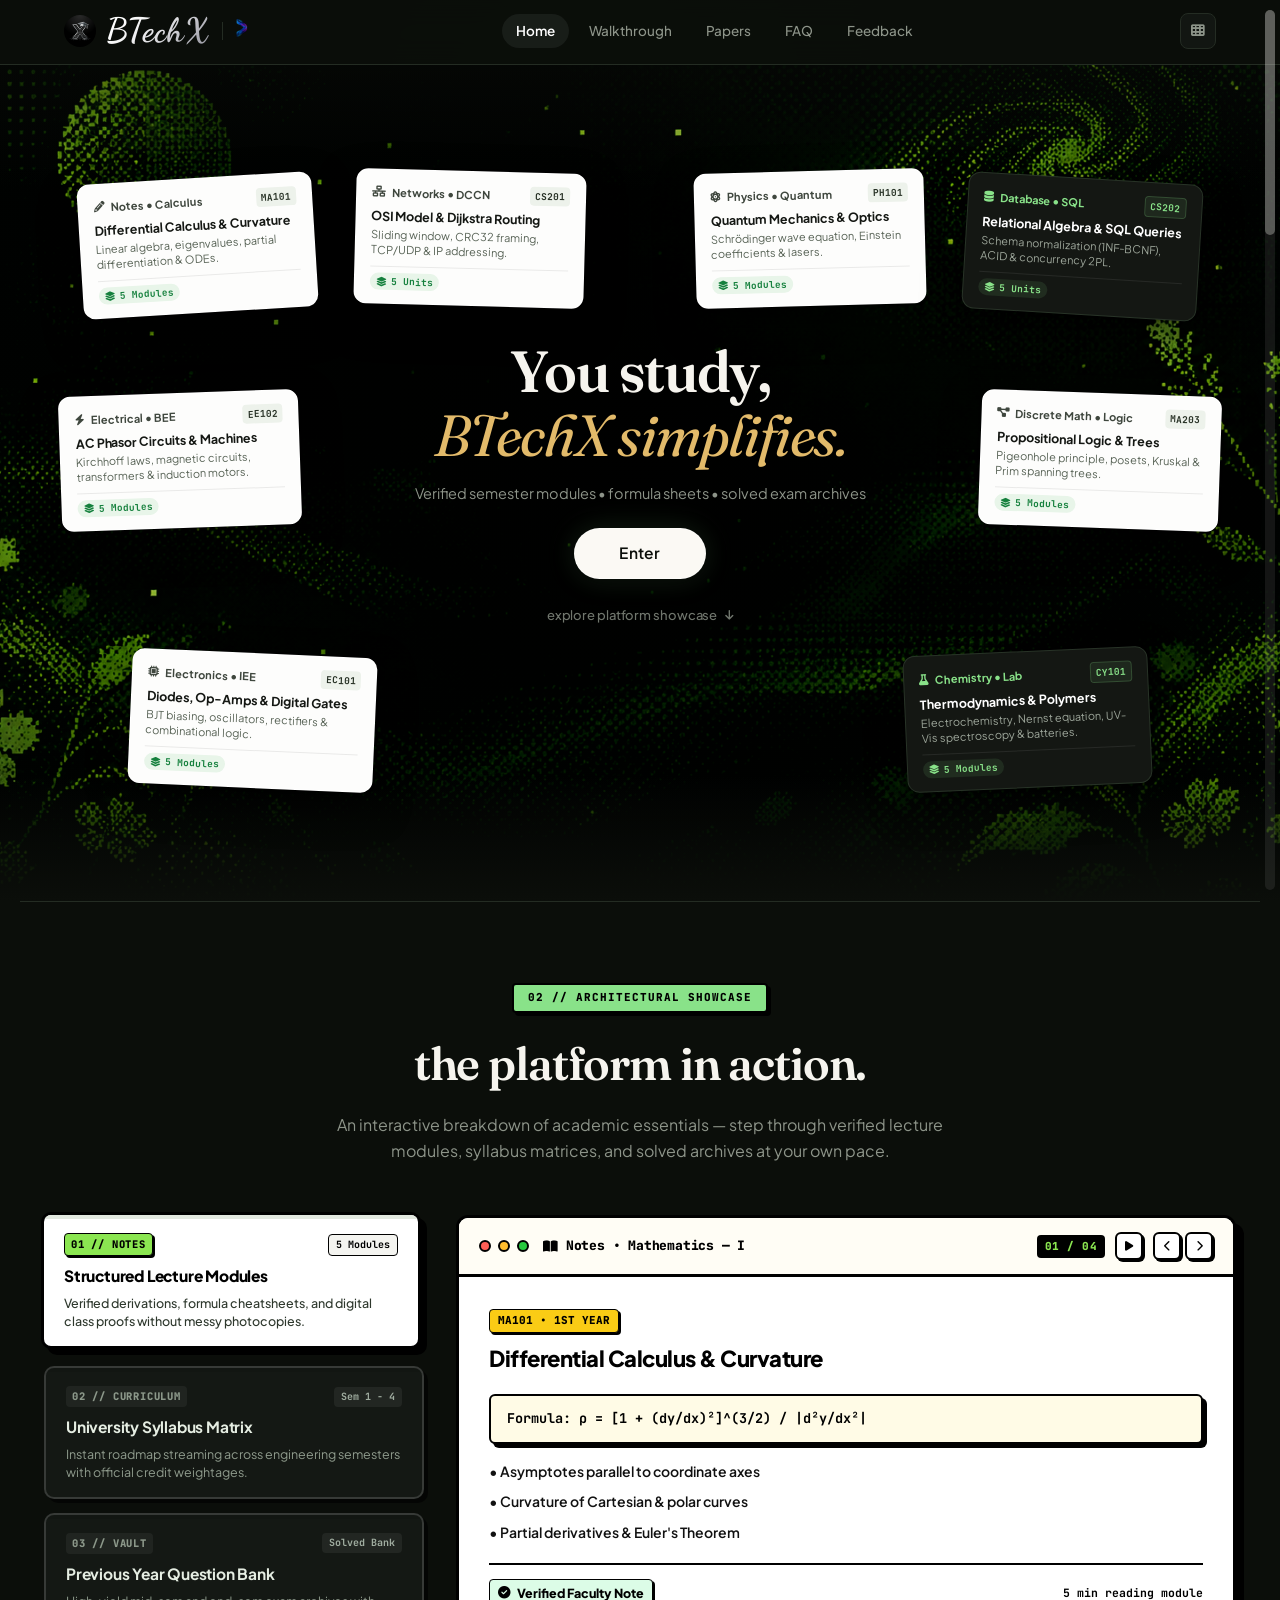
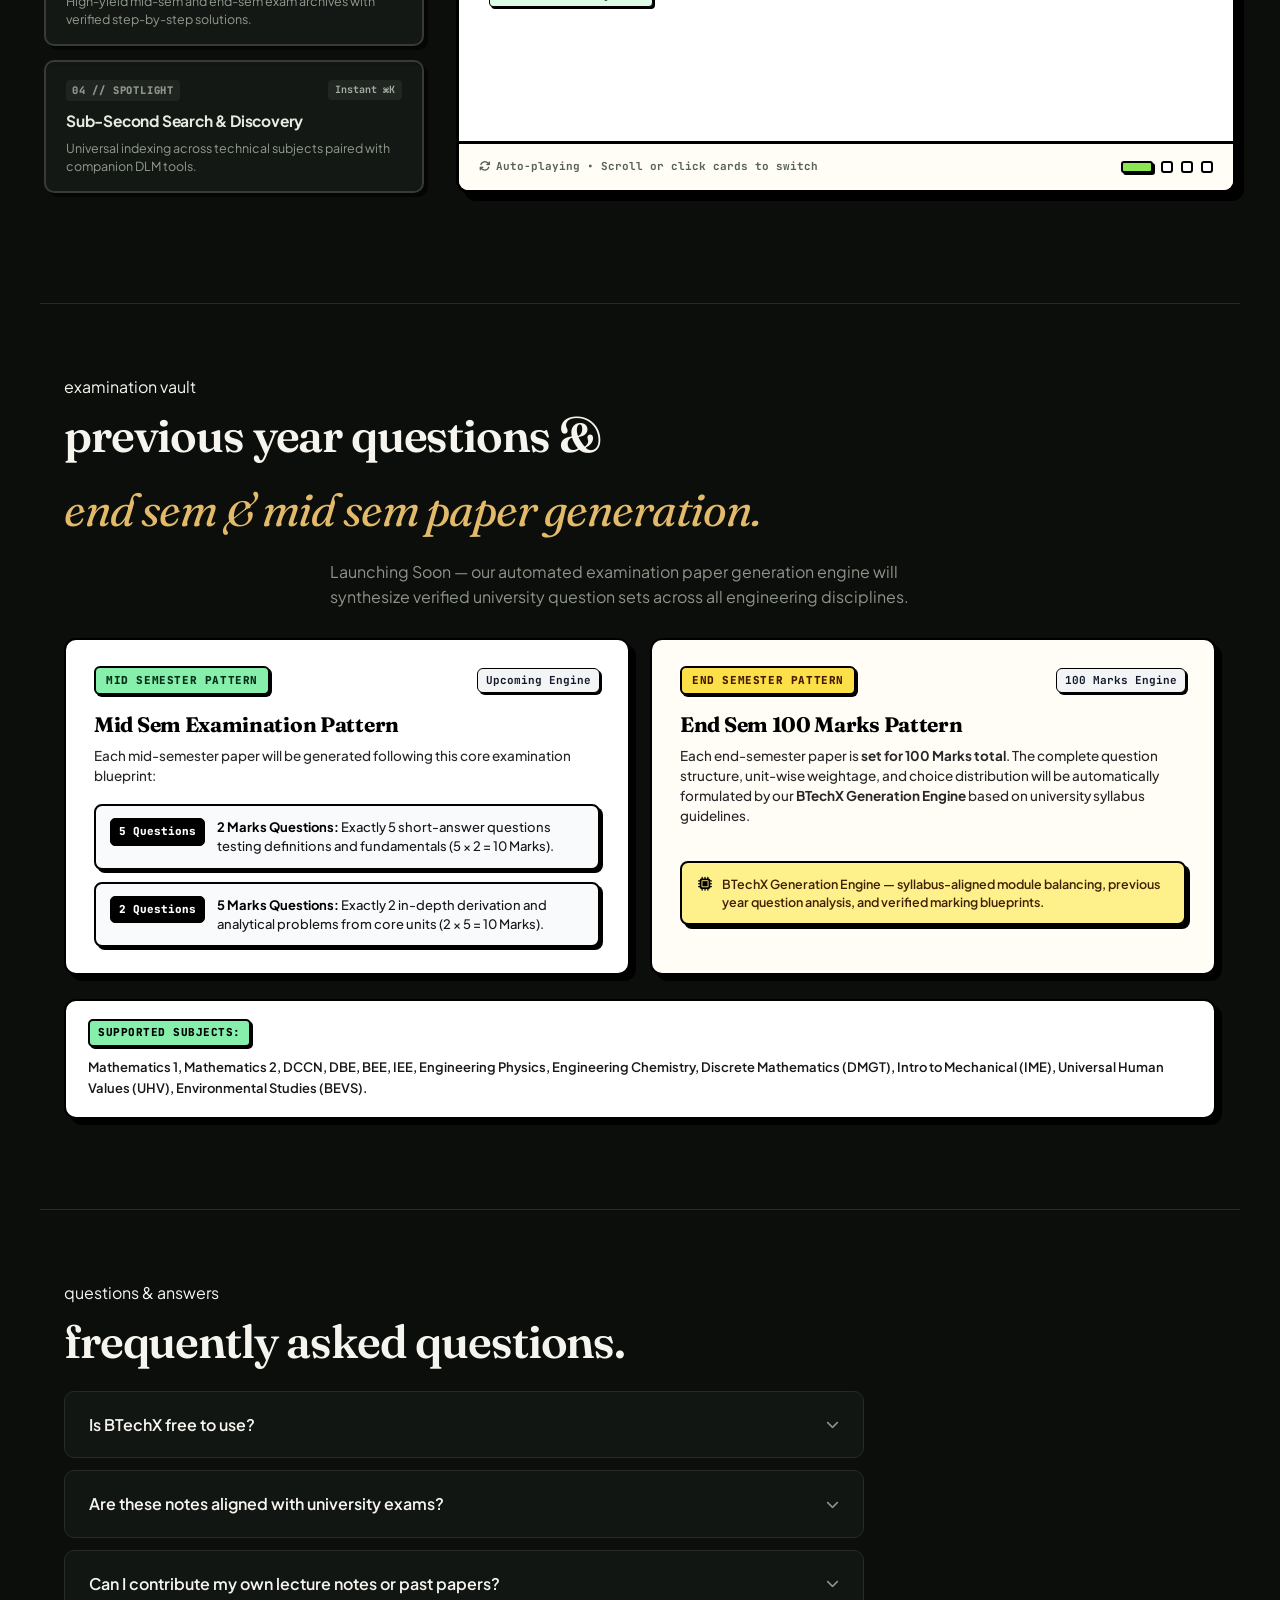
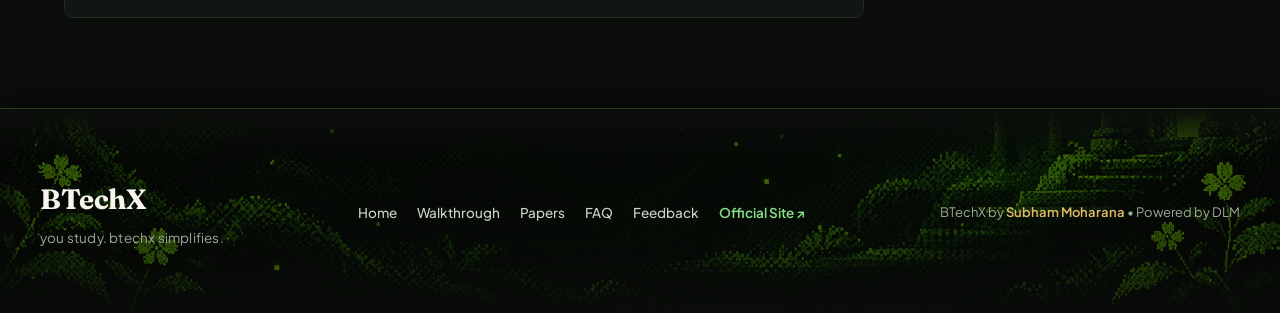
==== frontend/index.html @ 77c083cf "refactor: organize into frontend, backend, root main.py and vercel.json deployment config" ====
<!DOCTYPE html>
<html lang="en">

<head>
  <meta charset="UTF-8">
  <meta name="viewport" content="width=device-width, initial-scale=1.0">
  <title>BTechX — You study, BTechX simplifies.</title>
  <meta name="description" content="Free academic resources for B.Tech students. Verified engineering lecture notes, official syllabus matrices, and previous year exam questions.">
  <link rel="icon" type="image/png" href="logo.png?v=7">

  <!-- Typography -->
  <link rel="preconnect" href="https://fonts.googleapis.com">
  <link rel="preconnect" href="https://fonts.gstatic.com" crossorigin>
  <link href="https://fonts.googleapis.com/css2?family=Dancing+Script:wght@700&family=Fraunces:ital,opsz,wght@0,9..144,400;0,9..144,600;0,9..144,700;1,9..144,400&family=Plus+Jakarta+Sans:wght@400;500;600;700;800&family=JetBrains+Mono:wght@400;500;600&display=swap" rel="stylesheet">
  <link rel="stylesheet" href="https://cdnjs.cloudflare.com/ajax/libs/font-awesome/6.4.0/css/all.min.css">
  
  <link rel="stylesheet" href="landing.css">
</head>

<body>
  <!-- ══ Custom Interactive Floating Scrollbar ══ -->
  <div class="custom-scrollbar-track" id="customScrollTrack" aria-hidden="true">
    <div class="custom-scrollbar-thumb" id="customScrollThumb"></div>
  </div>

  <!-- Ambient Stage Aurora -->
  <div class="kivi-stage" aria-hidden="true">
    <div class="stage-aurora aurora-green"></div>
    <div class="stage-aurora aurora-gold"></div>
    <div class="stage-vignette"></div>
  </div>

  <!-- ══ 1. BTechX Signature Navigation Header ══ -->
  <header class="navbar-wrapper">
    <nav class="navbar-container">
      <div class="nav-left">
        <a href="#top" class="navbar-brand">
          <img src="logo.png" alt="BTechX Logo" class="brand-logo" onerror="this.src='images/btechx.png'">
          <span class="logo-text">BTechX</span>
        </a>
        <span class="nav-divider"></span>
        <a href="https://itsme-blush.vercel.app" target="_blank" class="dlm-badge" title="Powered by DLM">
          <img src="images/dlm.png" alt="DLM Logo">
        </a>
      </div>

      <!-- In-Page Smooth Scroll Links -->
      <div class="navbar-links">
        <a href="#top" class="nav-link active">Home</a>
        <a href="#interactive-tour" class="nav-link">Walkthrough</a>
        <a href="#papers" class="nav-link">Papers</a>
        <a href="#faq" class="nav-link">FAQ</a>
        <a href="feedback.html" class="nav-link">Feedback</a>
      </div>

      <div class="nav-right">
        <!-- DLM Apps 3x3 Button -->
        <button class="apps-launcher-btn" id="appsToggleBtn" title="DLM Apps" type="button">
          <i class="fas fa-th"></i>
        </button>

        <!-- Dropdown Menu -->
        <div class="apps-popover" id="appsPopover">
          <div class="popover-title">DLM Tooling Ecosystem</div>
          <div class="apps-grid">
            <a href="https://angkor-ai-dlm.vercel.app/" target="_blank" class="app-item">
              <img src="images/angkor.png" alt="Angkor AI" onerror="this.src='logo.png'">
              <span>Angkor AI</span>
            </a>
            <a href="https://meta-cleaner-dlm.vercel.app/" target="_blank" class="app-item">
              <img src="images/metacleaner.png" alt="MetaCleaner" onerror="this.src='logo.png'">
              <span>MetaCleaner</span>
            </a>
            <a href="https://k6dlm.vercel.app/" target="_blank" class="app-item">
              <img src="images/k6.png" alt="K6 Engine" onerror="this.src='logo.png'">
              <span>K6 Engine</span>
            </a>
            <div class="app-item" onclick="scrollToSection('papers')">
              <img src="images/paper.png" alt="Paper" onerror="this.src='logo.png'">
              <span>Paper</span>
            </div>
            <a href="http://btechx.infinityfreeapp.com/about.html" target="_blank" rel="noopener noreferrer" class="app-item">
              <div class="app-icon-badge purple"><i class="fas fa-user-astronaut"></i></div>
              <span>About &amp; Creator</span>
            </a>
          </div>
        </div>
      </div>
    </nav>

    <!-- Top Scroll Progress Line -->
    <div class="nav-progress-bar">
      <div class="progress-fill" id="scrollProgress"></div>
    </div>
  </header>

  <!-- ══ Main Independent Page ══ -->
  <main id="top">

    <!-- ══ Presentation Showcase Hero ══ -->
    <section class="kivi-collage-hero" id="overview">
      <!-- Atmospheric Botanical Moonscape Backdrop with Interactive Pixel Reveal -->
      <div class="hero-scenery-backdrop" aria-hidden="true">
        <img src="Dark Pixelated Botanical Moonscape.png" alt="Dark Pixelated Botanical Moonscape" class="hero-scenery-img">
        <canvas id="pixelReveal"></canvas>
        <div class="hero-scenery-gradient"></div>
      </div>

      <div class="collage-stage">
        <!-- Centered Core Title -->
        <div class="collage-center">
          <h1 class="collage-title">
            You study,<br>
            <span class="serif-italic">BTechX simplifies.</span>
          </h1>
          <p class="collage-sub">
            Verified semester modules &bull; formula sheets &bull; solved exam archives
          </p>
          <div class="enter-btn-wrapper">
            <a href="http://btechx.infinityfreeapp.com/" target="_blank" rel="noopener noreferrer" class="btn-enter" title="Enter BTechX">
              <span class="repel-char">E</span><span class="repel-char">n</span><span class="repel-char">t</span><span class="repel-char">e</span><span class="repel-char">r</span>
            </a>
          </div>

          <!-- Subtle scroll hint moved up directly below Enter -->
          <div class="scroll-hint-wrapper">
            <a href="#interactive-tour" class="collage-scroll-hint" title="Explore platform showcase">
              <span>explore platform showcase</span>
              <i class="fas fa-arrow-down"></i>
            </a>
          </div>
        </div>

        <!-- Floating Cards Cloud (Contained tightly within the stage, HeyKivi style) -->
        <div class="collage-cloud">
          <!-- 1. Mathematics — I (Light card) -->
          <div class="mini-card card-top-left card-light" data-tilt-item>
            <div class="mini-card-head">
              <span class="mini-app-badge"><i class="fas fa-pencil-alt"></i> Notes &bull; Calculus</span>
              <span class="mini-sub-code">MA101</span>
            </div>
            <div class="mini-card-body">
              <div class="module-card-headline">Differential Calculus &amp; Curvature</div>
              <p class="module-card-topics">Linear algebra, eigenvalues, partial differentiation &amp; ODEs.</p>
              <div class="module-card-meta">
                <span class="module-pill"><i class="fas fa-layer-group"></i> 5 Modules</span>
              </div>
            </div>
          </div>

          <!-- 2. Data Comm & Networks (Light card) -->
          <div class="mini-card card-top-mid-left card-light" data-tilt-item>
            <div class="mini-card-head">
              <span class="mini-app-badge"><i class="fas fa-network-wired"></i> Networks &bull; DCCN</span>
              <span class="mini-sub-code">CS201</span>
            </div>
            <div class="mini-card-body">
              <div class="module-card-headline">OSI Model &amp; Dijkstra Routing</div>
              <p class="module-card-topics">Sliding window, CRC32 framing, TCP/UDP &amp; IP addressing.</p>
              <div class="module-card-meta">
                <span class="module-pill"><i class="fas fa-layer-group"></i> 5 Units</span>
              </div>
            </div>
          </div>

          <!-- 3. Engineering Physics (Light card) -->
          <div class="mini-card card-top-mid-right card-light" data-tilt-item>
            <div class="mini-card-head">
              <span class="mini-app-badge"><i class="fas fa-atom"></i> Physics &bull; Quantum</span>
              <span class="mini-sub-code">PH101</span>
            </div>
            <div class="mini-card-body">
              <div class="module-card-headline">Quantum Mechanics &amp; Optics</div>
              <p class="module-card-topics">Schrödinger wave equation, Einstein coefficients &amp; lasers.</p>
              <div class="module-card-meta">
                <span class="module-pill"><i class="fas fa-layer-group"></i> 5 Modules</span>
              </div>
            </div>
          </div>

          <!-- 4. Database Engineering (Dark terminal card) -->
          <div class="mini-card card-top-right card-dark" data-tilt-item>
            <div class="mini-card-head">
              <span class="mini-app-badge"><i class="fas fa-database"></i> Database &bull; SQL</span>
              <span class="mini-sub-code">CS202</span>
            </div>
            <div class="mini-card-body">
              <div class="module-card-headline">Relational Algebra &amp; SQL Queries</div>
              <p class="module-card-topics">Schema normalization (1NF-BCNF), ACID &amp; concurrency 2PL.</p>
              <div class="module-card-meta">
                <span class="module-pill"><i class="fas fa-layer-group"></i> 5 Units</span>
              </div>
            </div>
          </div>

          <!-- 5. Basic Electrical Engineering (Light card) -->
          <div class="mini-card card-mid-left card-light" data-tilt-item>
            <div class="mini-card-head">
              <span class="mini-app-badge"><i class="fas fa-bolt"></i> Electrical &bull; BEE</span>
              <span class="mini-sub-code">EE102</span>
            </div>
            <div class="mini-card-body">
              <div class="module-card-headline">AC Phasor Circuits &amp; Machines</div>
              <p class="module-card-topics">Kirchhoff laws, magnetic circuits, transformers &amp; induction motors.</p>
              <div class="module-card-meta">
                <span class="module-pill"><i class="fas fa-layer-group"></i> 5 Modules</span>
              </div>
            </div>
          </div>

          <!-- 6. Discrete Mathematics (Light card) -->
          <div class="mini-card card-mid-right card-light" data-tilt-item>
            <div class="mini-card-head">
              <span class="mini-app-badge"><i class="fas fa-project-diagram"></i> Discrete Math &bull; Logic</span>
              <span class="mini-sub-code">MA203</span>
            </div>
            <div class="mini-card-body">
              <div class="module-card-headline">Propositional Logic &amp; Trees</div>
              <p class="module-card-topics">Pigeonhole principle, posets, Kruskal &amp; Prim spanning trees.</p>
              <div class="module-card-meta">
                <span class="module-pill"><i class="fas fa-layer-group"></i> 5 Modules</span>
              </div>
            </div>
          </div>

          <!-- 7. Intro to Electronics (Light card) -->
          <div class="mini-card card-bot-left card-light" data-tilt-item>
            <div class="mini-card-head">
              <span class="mini-app-badge"><i class="fas fa-microchip"></i> Electronics &bull; IEE</span>
              <span class="mini-sub-code">EC101</span>
            </div>
            <div class="mini-card-body">
              <div class="module-card-headline">Diodes, Op-Amps &amp; Digital Gates</div>
              <p class="module-card-topics">BJT biasing, oscillators, rectifiers &amp; combinational logic.</p>
              <div class="module-card-meta">
                <span class="module-pill"><i class="fas fa-layer-group"></i> 5 Modules</span>
              </div>
            </div>
          </div>

          <!-- 8. Engineering Chemistry (Dark terminal card) -->
          <div class="mini-card card-bot-right card-dark" data-tilt-item>
            <div class="mini-card-head">
              <span class="mini-app-badge"><i class="fas fa-flask"></i> Chemistry &bull; Lab</span>
              <span class="mini-sub-code">CY101</span>
            </div>
            <div class="mini-card-body">
              <div class="module-card-headline">Thermodynamics &amp; Polymers</div>
              <p class="module-card-topics">Electrochemistry, Nernst equation, UV-Vis spectroscopy &amp; batteries.</p>
              <div class="module-card-meta">
                <span class="module-pill"><i class="fas fa-layer-group"></i> 5 Modules</span>
              </div>
            </div>
          </div>
        </div>
      </div>
    </section>

    <!-- ══ 4. The Interactive Asymmetric Story Slideshow Showcase ══ -->
    <section class="story-scroll-section" id="interactive-tour">
      <div class="tour-header-center">
        <span class="section-label">02 // ARCHITECTURAL SHOWCASE</span>
        <h2 class="serif-section-title">the platform in action.</h2>
        <p class="section-lead-muted">An interactive breakdown of academic essentials &mdash; step through verified lecture modules, syllabus matrices, and solved archives at your own pace.</p>
      </div>

      <div class="asymmetric-slideshow-container" id="asymmetricTour">
        
        <!-- Left Column: Asymmetric Neo-Brutalist Selector Cards -->
        <div class="asymmetric-selector-col" id="asymmetricSelectorCol">
          
          <!-- Box 0: Notes -->
          <div class="asymmetric-box-card active" data-step="0" onclick="goToStorySlide(0)">
            <div class="box-progress-track">
              <div class="box-progress-fill" id="progressFill0"></div>
            </div>
            <div class="box-card-header">
              <span class="box-step-badge">01 // NOTES</span>
              <span class="box-tag-pill">5 Modules</span>
            </div>
            <h3 class="box-card-title">Structured Lecture Modules</h3>
            <p class="box-card-desc">Verified derivations, formula cheatsheets, and digital class proofs without messy photocopies.</p>
          </div>

          <!-- Box 1: Syllabus -->
          <div class="asymmetric-box-card" data-step="1" onclick="goToStorySlide(1)">
            <div class="box-progress-track">
              <div class="box-progress-fill" id="progressFill1"></div>
            </div>
            <div class="box-card-header">
              <span class="box-step-badge">02 // CURRICULUM</span>
              <span class="box-tag-pill">Sem 1 - 4</span>
            </div>
            <h3 class="box-card-title">University Syllabus Matrix</h3>
            <p class="box-card-desc">Instant roadmap streaming across engineering semesters with official credit weightages.</p>
          </div>

          <!-- Box 2: Exam Questions -->
          <div class="asymmetric-box-card" data-step="2" onclick="goToStorySlide(2)">
            <div class="box-progress-track">
              <div class="box-progress-fill" id="progressFill2"></div>
            </div>
            <div class="box-card-header">
              <span class="box-step-badge">03 // VAULT</span>
              <span class="box-tag-pill">Solved Bank</span>
            </div>
            <h3 class="box-card-title">Previous Year Question Bank</h3>
            <p class="box-card-desc">High-yield mid-sem and end-sem exam archives with verified step-by-step solutions.</p>
          </div>

          <!-- Box 3: Search Spotlight -->
          <div class="asymmetric-box-card" data-step="3" onclick="goToStorySlide(3)">
            <div class="box-progress-track">
              <div class="box-progress-fill" id="progressFill3"></div>
            </div>
            <div class="box-card-header">
              <span class="box-step-badge">04 // SPOTLIGHT</span>
              <span class="box-tag-pill">Instant ⌘K</span>
            </div>
            <h3 class="box-card-title">Sub-Second Search &amp; Discovery</h3>
            <p class="box-card-desc">Universal indexing across technical subjects paired with companion DLM tools.</p>
          </div>

        </div>

        <!-- Right Column: Asymmetric Showcase Stage (Simulated Window) -->
        <div class="asymmetric-stage-col">
          <div class="story-mac-window" id="storyMacWindow">
            
            <!-- Window Top Header with HUD controls -->
            <div class="mac-win-header">
              <div class="mac-win-dots">
                <span class="dot red"></span>
                <span class="dot yellow"></span>
                <span class="dot green"></span>
              </div>
              <div class="mac-win-title" id="macWinTitle">
                <i class="fas fa-book-open"></i> Notes &bull; Mathematics — I
              </div>
              
              <div class="slideshow-hud">
                <span class="hud-counter" id="slideCounter">01 / 04</span>
                <button type="button" class="hud-btn" id="slidePlayPauseBtn" title="Start Slideshow (Auto-advance)" aria-label="Toggle autoplay">
                  <i class="fas fa-play"></i>
                </button>
                <div class="hud-nav-group">
                  <button type="button" class="hud-nav-btn" id="slidePrevBtn" title="Previous slide" aria-label="Previous slide">
                    <i class="fas fa-chevron-left"></i>
                  </button>
                  <button type="button" class="hud-nav-btn" id="slideNextBtn" title="Next slide" aria-label="Next slide">
                    <i class="fas fa-chevron-right"></i>
                  </button>
                </div>
              </div>
            </div>

            <!-- Slide Canvas Viewport -->
            <div class="mac-win-canvas" id="macWinCanvas">
              
              <!-- Panel 0: Notes -->
              <div class="canvas-panel active" id="panelState0">
                <div class="mac-subject-header">
                  <span class="badge-accent">MA101 &bull; 1ST YEAR</span>
                  <h3>Differential Calculus &amp; Curvature</h3>
                </div>
                <div class="mac-notes-preview">
                  <div class="formula-block">
                    <b>Formula:</b> &rho; = [1 + (dy/dx)²]^(3/2) / |d²y/dx²|
                  </div>
                  <ul class="clean-bullets">
                    <li>&bull; Asymptotes parallel to coordinate axes</li>
                    <li>&bull; Curvature of Cartesian &amp; polar curves</li>
                    <li>&bull; Partial derivatives &amp; Euler's Theorem</li>
                  </ul>
                  <div class="mac-status-bar">
                    <span class="verified-tag"><i class="fas fa-check-circle"></i> Verified Faculty Note</span>
                    <span class="read-time">5 min reading module</span>
                  </div>
                </div>
              </div>

              <!-- Panel 1: Syllabus -->
              <div class="canvas-panel" id="panelState1">
                <div class="mac-subject-header">
                  <span class="badge-accent">SYLLABUS &bull; CSE &amp; ALL BRANCHES</span>
                  <h3>Complete University Syllabus Matrix</h3>
                </div>
                <div class="mac-syllabus-preview">
                  <div class="syl-row-item">
                    <span class="syl-tag">SEM 1</span>
                    <span class="syl-name">Calculus, Physics, BEE, Engineering Graphics</span>
                    <span class="syl-credits">22 Credits</span>
                  </div>
                  <div class="syl-row-item">
                    <span class="syl-tag">SEM 2</span>
                    <span class="syl-name">Mathematics II, Chemistry, IEE, Mechanics (IME)</span>
                    <span class="syl-credits">24 Credits</span>
                  </div>
                  <div class="syl-row-item">
                    <span class="syl-tag">SEM 3</span>
                    <span class="syl-name">DCCN, DBE, Discrete Math (DMGT), BEVS, UHV</span>
                    <span class="syl-credits">25 Credits</span>
                  </div>
                </div>
              </div>

              <!-- Panel 2: Exam Questions -->
              <div class="canvas-panel" id="panelState2">
                <div class="mac-subject-header">
                  <span class="badge-accent">EXAMINATION VAULT &bull; 2024</span>
                  <h3>Solved End-Semester Question Bank</h3>
                </div>
                <div class="mac-exam-preview">
                  <div class="exam-chat-bubble">
                    <span class="exam-q-num">Q.1 [10 Marks]</span>
                    <p>Find the rank of matrix A by reducing it to Normal Form [I_r 0; 0 0].</p>
                  </div>
                  <div class="exam-answer-box">
                    <span class="answer-badge"><i class="fas fa-check"></i> Step-by-Step Solution</span>
                    <p>Applying elementary row transformations R2 &rarr; R2 - 2R1, R3 &rarr; R3 - 3R1... <b style="color:#15803d;">Rank(A) = 3</b>.</p>
                  </div>
                </div>
              </div>

              <!-- Panel 3: Instant Search -->
              <div class="canvas-panel" id="panelState3">
                <div class="mac-subject-header">
                  <span class="badge-accent">SEARCH SPOTLIGHT &bull; ⌘K</span>
                  <h3>Instant Unit &amp; Topic Discovery</h3>
                </div>
                <div class="mac-search-preview">
                  <div class="mock-search-input">
                    <i class="fas fa-search"></i>
                    <span>Dijkstra Algorithm</span>
                  </div>
                  <div class="mock-search-hit">
                    <i class="fas fa-network-wired"></i>
                    <div>
                      <div style="font-weight:700; color:#000;">Shortest Path in Computer Networks</div>
                      <div style="font-size:12px; color:#444;">CS201 &bull; Unit 4: Network Layer Routing</div>
                    </div>
                  </div>
                  <div class="mock-search-hit">
                    <i class="fas fa-project-diagram"></i>
                    <div>
                      <div style="font-weight:700; color:#000;">Minimum Spanning Tree &amp; Shortest Path</div>
                      <div style="font-size:12px; color:#444;">MA203 &bull; Module 4: Trees and Networks</div>
                    </div>
                  </div>
                </div>
              </div>

            </div>

            <!-- Bottom Pagination & Status -->
            <div class="mac-win-nav">
              <span class="slideshow-status-hint">
                <i class="fas fa-arrows-rotate"></i> Auto-playing &bull; Scroll or click cards to switch
              </span>
              <div class="slide-dots-group">
                <button type="button" class="step-dot active" onclick="goToStorySlide(0)" aria-label="Slide 1"></button>
                <button type="button" class="step-dot" onclick="goToStorySlide(1)" aria-label="Slide 2"></button>
                <button type="button" class="step-dot" onclick="goToStorySlide(2)" aria-label="Slide 3"></button>
                <button type="button" class="step-dot" onclick="goToStorySlide(3)" aria-label="Slide 4"></button>
              </div>
            </div>

          </div>
        </div>

      </div>
    </section>


    <!-- ══ Previous Year Questions & Paper Generation (Anchor: #papers) ══ -->
    <section class="papers-section" id="papers">
      <div class="papers-header">
        <div class="section-label">examination vault</div>
        <h2 class="serif-section-title">
          previous year questions &amp;<br>
          <span class="serif-italic">end sem &amp; mid sem paper generation.</span>
        </h2>
        <p class="section-lead-muted">
          Launching Soon &mdash; our automated examination paper generation engine will synthesize verified university question sets across all engineering disciplines.
        </p>
      </div>

      <!-- Editorial Overview of How Papers Will Be Generated -->
      <div class="paper-blueprint-container">
        <!-- Mid Sem Card -->
        <div class="blueprint-card">
          <div class="blueprint-head">
            <span class="blueprint-tag">MID SEMESTER PATTERN</span>
            <span class="blueprint-status">Upcoming Engine</span>
          </div>
          <h3 class="blueprint-title">Mid Sem Examination Pattern</h3>
          <p class="blueprint-desc">
            Each mid-semester paper will be generated following this core examination blueprint:
          </p>
          <ul class="blueprint-list">
            <li>
              <span class="q-badge">5 Questions</span>
              <span class="q-text"><strong>2 Marks Questions:</strong> Exactly 5 short-answer questions testing definitions and fundamentals (5 &times; 2 = 10 Marks).</span>
            </li>
            <li>
              <span class="q-badge">2 Questions</span>
              <span class="q-text"><strong>5 Marks Questions:</strong> Exactly 2 in-depth derivation and analytical problems from core units (2 &times; 5 = 10 Marks).</span>
            </li>
          </ul>
        </div>

        <!-- End Sem Card -->
        <div class="blueprint-card highlight">
          <div class="blueprint-head">
            <span class="blueprint-tag gold">END SEMESTER PATTERN</span>
            <span class="blueprint-status">100 Marks Engine</span>
          </div>
          <h3 class="blueprint-title">End Sem 100 Marks Pattern</h3>
          <p class="blueprint-desc">
            Each end-semester paper is <strong>set for 100 Marks total</strong>. The complete question structure, unit-wise weightage, and choice distribution will be automatically formulated by our <strong>BTechX Generation Engine</strong> based on university syllabus guidelines.
          </p>
          <div class="blueprint-callout">
            <i class="fas fa-microchip"></i>
            <span>BTechX Generation Engine &mdash; syllabus-aligned module balancing, previous year question analysis, and verified marking blueprints.</span>
          </div>
        </div>
      </div>

      <!-- Supported Subjects Note (Pure Text) -->
      <div class="paper-subjects-note">
        <span class="note-label">Supported Subjects:</span>
        <span class="note-subjects">Mathematics 1, Mathematics 2, DCCN, DBE, BEE, IEE, Engineering Physics, Engineering Chemistry, Discrete Mathematics (DMGT), Intro to Mechanical (IME), Universal Human Values (UHV), Environmental Studies (BEVS).</span>
      </div>
    </section>

    <!-- ══ 8. In-Page FAQ Accordion (Anchor: #faq) ══ -->
    <section class="faq-section" id="faq">
      <div class="section-label">questions &amp; answers</div>
      <h2 class="serif-section-title">frequently asked questions.</h2>

      <div class="kivi-accordion">
        <div class="faq-item" onclick="toggleFaq(this)">
          <div class="faq-question">
            <span>Is BTechX free to use?</span>
            <i class="fas fa-chevron-down faq-chevron"></i>
          </div>
          <div class="faq-answer">
            <p>Yes, 100% free. There are no paywalls, mandatory accounts, or commercial advertisements. Every syllabus module and question paper is open to all engineering students.</p>
          </div>
        </div>

        <div class="faq-item" onclick="toggleFaq(this)">
          <div class="faq-question">
            <span>Are these notes aligned with university exams?</span>
            <i class="fas fa-chevron-down faq-chevron"></i>
          </div>
          <div class="faq-answer">
            <p>Yes. The units follow standard B.Tech university curriculum outlines (CGU, BPUT, VTU, AKTU) divided neatly into 5 discrete modules per subject with proofs, formulas, and diagrams.</p>
          </div>
        </div>

        <div class="faq-item" onclick="toggleFaq(this)">
          <div class="faq-question">
            <span>Can I contribute my own lecture notes or past papers?</span>
            <i class="fas fa-chevron-down faq-chevron"></i>
          </div>
          <div class="faq-answer">
            <p>Absolutely. You can submit digital PDF notes and semester question papers to help juniors and peer students across universities.</p>
          </div>
        </div>
      </div>
    </section>
  </main>

  <!-- ══ Minimal Footer with Scenic Pixel Temple ══ -->
  <footer class="kivi-footer">
    <!-- Scenic Mossy Temple Artwork Backdrop -->
    <div class="footer-scenery-backdrop" aria-hidden="true">
      <img src="Mossy Pixel Temple at Twilight.png" alt="Mossy Pixel Temple at Twilight" class="footer-scenery-img">
      <div class="footer-scenery-gradient"></div>
    </div>

    <div class="kivi-footer-inner">
      <div class="footer-left">
        <span class="footer-wordmark">BTechX</span>
        <p class="footer-tagline">you study. btechx simplifies.</p>
      </div>

      <div class="footer-nav">
        <a href="#top">Home</a>
        <a href="#interactive-tour">Walkthrough</a>
        <a href="#papers">Papers</a>
        <a href="#faq">FAQ</a>
        <a href="feedback.html">Feedback</a>
        <a href="http://btechx.infinityfreeapp.com/" target="_blank" rel="noopener noreferrer" style="color: var(--accent-green); font-weight: 600;">Official Site &nearr;</a>
      </div>

      <div class="footer-right">
        <p>BTechX by <span class="accent-author">Subham Moharana</span> &bull; Powered by DLM</p>
      </div>
    </div>
  </footer>

  <script src="landing.js"></script>
</body>

</html>
---- frontend/landing.css ----
/* ═════════════════════════════════════════════════════════════════
   BTechX: Free Academic Notes for Engineering
   Platform Tour & Independent Landing System
   ═════════════════════════════════════════════════════════════════ */

:root {
  --bg-obsidian: #0b0e0a;
  --bg-surface: #121612;
  --bg-surface-elevated: #181d18;
  --bg-surface-hover: #1f251f;
  
  --border-stone: #242c23;
  --border-stone-hover: #384536;
  
  --text-cream: #f6f4ee;
  --text-cream-dim: #ede8dc;
  --text-muted: #8d9489;
  --text-faint: #565d53;
  
  --accent-green: #89e289;
  --accent-gold: #e2ba6a;
  
  --font-serif: 'Fraunces', Georgia, serif;
  --font-sans: 'Plus Jakarta Sans', -apple-system, sans-serif;
  --font-mono: 'JetBrains Mono', monospace;
  --font-script: 'Dancing Script', cursive;
  
  --radius-xs: 6px;
  --radius-sm: 10px;
  --radius-md: 16px;
  --radius-lg: 24px;
}

* {
  margin: 0;
  padding: 0;
  box-sizing: border-box;
  -webkit-tap-highlight-color: transparent;
}

html {
  scroll-behavior: smooth;
  color-scheme: dark;
  scrollbar-width: none !important; /* Firefox */
  -ms-overflow-style: none !important; /* IE & Edge */
}

body {
  background-color: var(--bg-obsidian);
  color: var(--text-cream);
  font-family: var(--font-sans);
  line-height: 1.6;
  overflow-x: hidden;
  min-height: 100vh;
  scrollbar-width: none !important;
  -ms-overflow-style: none !important;
}

/* Hide native scrollbar for all webkit browsers (Chrome, Edge, Safari, Opera) */
html::-webkit-scrollbar,
body::-webkit-scrollbar {
  display: none !important;
  width: 0 !important;
  height: 0 !important;
}

/* ═════════════════════════════════════════════════════════════════
   Custom Interactive Floating Scrollbar (Replaces Browser Native)
   ═════════════════════════════════════════════════════════════════ */
.custom-scrollbar-track {
  position: fixed;
  top: 10px;
  right: 5px;
  bottom: 10px;
  width: 6px;
  background: rgba(255, 255, 255, 0.03);
  border-radius: 10px;
  z-index: 99999;
  cursor: pointer;
  transition: width 0.2s cubic-bezier(0.16, 1, 0.3, 1), background 0.2s ease, opacity 0.3s ease;
  opacity: 0.35;
  user-select: none;
}

.custom-scrollbar-track:hover,
.custom-scrollbar-track.is-dragging,
.custom-scrollbar-track.is-scrolling {
  width: 10px;
  background: rgba(255, 255, 255, 0.08);
  opacity: 1;
}

.custom-scrollbar-thumb {
  position: absolute;
  top: 0;
  left: 0;
  width: 100%;
  height: 60px;
  background: rgba(246, 244, 238, 0.3);
  border-radius: 10px;
  cursor: grab;
  transition: background 0.2s ease, box-shadow 0.2s ease;
  will-change: transform;
}

.custom-scrollbar-thumb:hover,
.custom-scrollbar-track.is-dragging .custom-scrollbar-thumb {
  background: var(--accent-green);
  box-shadow: 0 0 14px rgba(137, 226, 137, 0.7);
  cursor: grabbing;
}

/* Ambient Stage Aurora */
.kivi-stage {
  position: fixed;
  inset: 0;
  pointer-events: none;
  z-index: 0;
  overflow: hidden;
}

.stage-vignette {
  position: absolute;
  inset: 0;
  background: radial-gradient(circle at 50% 12%, rgba(11, 14, 10, 0) 0%, rgba(11, 14, 10, 0.95) 85%);
}

.stage-aurora {
  position: absolute;
  border-radius: 50%;
  filter: blur(140px);
  opacity: 0.16;
}

.aurora-green {
  width: 650px;
  height: 500px;
  background: radial-gradient(circle, #387638, transparent 70%);
  top: -120px;
  left: 20%;
}

.aurora-gold {
  width: 550px;
  height: 450px;
  background: radial-gradient(circle, #b8860b, transparent 70%);
  top: 15%;
  right: 10%;
}

/* ═════════════════════════════════════════════════════════════════
   1. BTechX Signature Header
   ═════════════════════════════════════════════════════════════════ */
.navbar-wrapper {
  position: sticky;
  top: 0;
  z-index: 990;
  background: rgba(11, 14, 10, 0.94);
  backdrop-filter: blur(14px);
  -webkit-backdrop-filter: blur(14px);
  border-bottom: 1px solid var(--border-stone);
}

.navbar-container {
  max-width: 1200px;
  margin: 0 auto;
  height: 62px;
  padding: 0 24px;
  display: flex;
  align-items: center;
  justify-content: space-between;
}

.nav-left {
  display: flex;
  align-items: center;
  gap: 12px;
}

.navbar-brand {
  display: flex;
  align-items: center;
  gap: 10px;
  text-decoration: none;
}

.brand-logo {
  width: 32px;
  height: 32px;
  border-radius: 50%;
  object-fit: cover;
}

.logo-text {
  font-family: var(--font-script);
  font-size: 2.1rem;
  font-weight: 700;
  background: linear-gradient(135deg, #ffffff 20%, #e4e4e7 50%, #a1a1aa 85%);
  -webkit-background-clip: text;
  -webkit-text-fill-color: transparent;
  letter-spacing: 1px;
}

.nav-divider {
  width: 1px;
  height: 18px;
  background: var(--border-stone);
}

.dlm-badge img {
  height: 20px;
  width: auto;
  opacity: 0.85;
}

.dlm-badge:hover img {
  opacity: 1;
}

.navbar-links {
  display: flex;
  align-items: center;
  gap: 6px;
}

.nav-link {
  color: var(--text-muted);
  text-decoration: none;
  font-size: 13.5px;
  font-weight: 500;
  padding: 6px 14px;
  border-radius: 20px;
  transition: all 0.2s ease;
}

.nav-link:hover {
  color: var(--text-cream);
  background: var(--bg-surface);
}

.nav-link.active {
  color: #fff;
  background: var(--bg-surface-elevated);
  font-weight: 600;
}

.nav-right {
  display: flex;
  align-items: center;
  gap: 12px;
  position: relative;
}

.nav-official-pill {
  display: inline-flex;
  align-items: center;
  gap: 7px;
  padding: 6px 14px;
  border-radius: 20px;
  background: rgba(137, 226, 137, 0.08);
  border: 1px solid rgba(137, 226, 137, 0.28);
  color: var(--accent-green);
  font-size: 12px;
  font-weight: 600;
  text-decoration: none;
  transition: all 0.2s ease;
}

.nav-official-pill:hover {
  background: rgba(137, 226, 137, 0.18);
  border-color: var(--accent-green);
  color: #ffffff;
  transform: translateY(-1px);
}

.official-dot {
  width: 6px;
  height: 6px;
  border-radius: 50%;
  background: var(--accent-green);
  box-shadow: 0 0 8px var(--accent-green);
}

.apps-launcher-btn {
  background: var(--bg-surface);
  border: 1px solid var(--border-stone);
  color: var(--text-muted);
  width: 36px;
  height: 36px;
  border-radius: 8px;
  display: flex;
  align-items: center;
  justify-content: center;
  cursor: pointer;
  transition: all 0.2s;
}

.apps-launcher-btn:hover {
  color: #fff;
  border-color: var(--accent-green);
}

/* DLM Popover */
.apps-popover {
  position: absolute;
  top: 48px;
  right: 0;
  width: 280px;
  background: #141814;
  border: 1px solid var(--border-stone);
  border-radius: var(--radius-sm);
  padding: 16px;
  box-shadow: 0 20px 40px rgba(0, 0, 0, 0.8);
  display: none;
  flex-direction: column;
  gap: 12px;
  z-index: 1000;
}

.apps-popover.active {
  display: flex;
}

.popover-title {
  font-size: 11px;
  font-weight: 700;
  text-transform: uppercase;
  letter-spacing: 1px;
  color: var(--text-faint);
}

.apps-grid {
  display: grid;
  grid-template-columns: repeat(3, 1fr);
  gap: 10px;
}

.app-item {
  display: flex;
  flex-direction: column;
  align-items: center;
  gap: 6px;
  padding: 10px 4px;
  border-radius: var(--radius-xs);
  background: var(--bg-surface);
  border: 1px solid transparent;
  cursor: pointer;
  text-decoration: none;
  transition: all 0.2s;
}

.app-item:hover {
  border-color: var(--border-stone);
  transform: translateY(-2px);
}

.app-item img {
  width: 26px;
  height: 26px;
  border-radius: 6px;
  object-fit: cover;
}

.app-item span {
  font-size: 11px;
  color: var(--text-muted);
  font-weight: 500;
}

.app-icon-badge {
  width: 26px;
  height: 26px;
  border-radius: 6px;
  background: var(--bg-surface-elevated);
  display: flex;
  align-items: center;
  justify-content: center;
  color: var(--accent-green);
  font-size: 12px;
}

.app-icon-badge.purple {
  color: #c084fc;
}

.nav-progress-bar {
  width: 100%;
  height: 2px;
  background: transparent;
}

.progress-fill {
  height: 100%;
  width: 0%;
  background: linear-gradient(90deg, var(--accent-green), var(--accent-gold));
  transition: width 0.1s ease-out;
}

/* ═════════════════════════════════════════════════════════════════
   2. The Original Signature BTechX Hero Section (Exactly restored)
   ═════════════════════════════════════════════════════════════════ */
.home-hero {
  padding: 60px 24px 40px;
  text-align: center;
  position: relative;
  z-index: 1;
}

.hero-container {
  max-width: 680px;
  margin: 0 auto;
}

.hero-title-box {
  display: inline-block;
  padding: 8px 22px;
  margin-bottom: 14px;
  background: rgba(255, 255, 255, 0.04);
  border: 1px solid rgba(255, 255, 255, 0.12);
  border-radius: 30px;
  box-shadow: 0 4px 15px rgba(0, 0, 0, 0.3);
}

.hero-title-box .hero-title {
  margin: 0;
  font-size: clamp(0.95rem, 1.8vw, 1.15rem);
  font-weight: 600;
  line-height: 1.3;
  letter-spacing: 0.2px;
  color: #f4f4f5;
}

.hero-subtitle {
  margin: 0 auto 22px;
  max-width: 620px;
  font-size: 13.5px;
  line-height: 1.6;
  color: var(--text-muted);
}

.hero-subtitle a {
  color: var(--accent-green);
  text-decoration: underline;
  cursor: pointer;
}

.hero-subtitle-tag {
  font-size: 11.5px;
  color: var(--text-faint);
  display: inline-block;
  margin-top: 4px;
}

/* Signature Hero Search Box */
.hero-search-box {
  position: relative;
  max-width: 540px;
  margin: 0 auto 24px;
}

.hero-search-box .search-icon {
  position: absolute;
  left: 18px;
  top: 50%;
  transform: translateY(-50%);
  color: #71717a;
  font-size: 15px;
  pointer-events: none;
}

.hero-search-box input {
  width: 100%;
  height: 50px;
  padding: 0 45px 0 48px;
  background: var(--bg-surface);
  border: 1.5px solid var(--border-stone);
  border-radius: 30px;
  color: #ffffff;
  font-size: 14.5px;
  font-family: inherit;
  outline: none;
  transition: all 0.25s ease;
  box-sizing: border-box;
}

.hero-search-box input:focus {
  background: var(--bg-surface-elevated);
  border-color: var(--accent-green);
  box-shadow: 0 0 20px rgba(137, 226, 137, 0.15);
}

.clear-search-btn {
  position: absolute;
  right: 14px;
  top: 50%;
  transform: translateY(-50%);
  width: 26px;
  height: 26px;
  border-radius: 50%;
  background: rgba(255, 255, 255, 0.1);
  border: none;
  color: #d4d4d8;
  cursor: pointer;
  display: none;
  align-items: center;
  justify-content: center;
  font-size: 12px;
}

.clear-search-btn:hover {
  background: rgba(255, 255, 255, 0.2);
  color: #fff;
}

/* Live Suggestions Dropdown */
.search-suggestions {
  position: absolute;
  top: calc(100% + 8px);
  left: 0;
  right: 0;
  background: #111511;
  border: 1.5px solid var(--border-stone);
  border-radius: var(--radius-md);
  box-shadow: 0 20px 45px rgba(0, 0, 0, 0.85);
  z-index: 1000;
  overflow: hidden;
  display: none;
  max-height: 380px;
  overflow-y: auto;
  text-align: left;
}

.search-suggestions.show {
  display: block;
}

.search-suggestion-item {
  display: flex;
  align-items: center;
  justify-content: space-between;
  padding: 12px 16px;
  border-bottom: 1px solid var(--border-stone);
  cursor: pointer;
  text-decoration: none;
  color: var(--text-cream);
  transition: background 0.15s ease;
}

.search-suggestion-item:hover {
  background: var(--bg-surface-elevated);
}

.search-item-left {
  display: flex;
  align-items: center;
  gap: 12px;
}

.search-item-icon {
  width: 32px;
  height: 32px;
  border-radius: 6px;
  background: var(--bg-surface);
  display: flex;
  align-items: center;
  justify-content: center;
  color: var(--accent-green);
  font-size: 13px;
}

.search-item-title {
  font-size: 14px;
  font-weight: 600;
  color: #fff;
}

.search-item-sub {
  font-size: 12px;
  color: var(--text-muted);
}

.search-item-badge {
  font-family: var(--font-mono);
  font-size: 11px;
  font-weight: 700;
  padding: 3px 8px;
  border-radius: 4px;
  background: var(--bg-surface);
  color: var(--accent-green);
}

/* Quick Pills */
.hero-quick-pills {
  display: flex;
  align-items: center;
  justify-content: center;
  gap: 8px;
  flex-wrap: wrap;
}

.quick-pill {
  background: var(--bg-surface);
  border: 1px solid var(--border-stone);
  color: var(--text-muted);
  font-family: inherit;
  font-size: 12.5px;
  font-weight: 600;
  padding: 6px 14px;
  border-radius: 20px;
  cursor: pointer;
  display: inline-flex;
  align-items: center;
  gap: 6px;
  transition: all 0.2s;
}

.quick-pill:hover, .quick-pill.active {
  color: #fff;
  border-color: var(--accent-green);
}

/* ═════════════════════════════════════════════════════════════════
   3. The Floating Collage Showcase (HeyKivi Inspired Stage)
   ═════════════════════════════════════════════════════════════════ */
.kivi-collage-hero {
  position: relative;
  display: flex;
  flex-direction: column;
  align-items: center;
  justify-content: center;
  width: 100%;
  min-height: calc(100vh - 64px);
  min-height: calc(100dvh - 64px);
  padding: 30px 24px;
  margin-top: 0;
  border-top: none;
  overflow: hidden;
  box-sizing: border-box;
}

/* Atmospheric Botanical Moonscape Artwork Backdrop */
.hero-scenery-backdrop {
  position: absolute;
  inset: 0;
  width: 100%;
  height: 100%;
  pointer-events: none;
  z-index: 1;
  overflow: hidden;
}

.hero-scenery-img {
  position: absolute;
  inset: 0;
  width: 100%;
  height: 100%;
  object-fit: cover;
  object-position: center 30%;
  opacity: 1;
  filter: contrast(1.1) brightness(1.05);
  user-select: none;
  pointer-events: none;
  transform: none !important;
  z-index: 1;
}

#pixelReveal {
  position: absolute;
  inset: 0;
  width: 100%;
  height: 100%;
  pointer-events: none;
  z-index: 2;
}

.hero-scenery-gradient {
  position: absolute;
  inset: 0;
  background: linear-gradient(to bottom, rgba(11, 14, 10, 0.4) 0%, transparent 15%, transparent 85%, #0b0e0a 100%);
  pointer-events: none;
  z-index: 3;
}

/* The Fixed Max-Width Stage containing all cards & center text together */
.collage-stage {
  position: relative;
  z-index: 10;
  width: 100%;
  max-width: 1160px;
  min-height: 620px;
  height: 640px;
  margin: auto;
  display: flex;
  align-items: center;
  justify-content: center;
}

.collage-center {
  position: relative;
  z-index: 10;
  text-align: center;
  max-width: 520px;
  margin: 0 auto;
  pointer-events: auto;
}

.hero-chip {
  display: inline-flex;
  align-items: center;
  gap: 8px;
  padding: 5px 14px;
  border-radius: 30px;
  background: var(--bg-surface);
  border: 1px solid var(--border-stone);
  color: var(--text-cream-dim);
  font-size: 11.5px;
  font-weight: 600;
  letter-spacing: 0.5px;
  text-transform: uppercase;
  margin-bottom: 16px;
}

.chip-dot {
  width: 6px;
  height: 6px;
  border-radius: 50%;
  background: var(--accent-green);
  box-shadow: 0 0 8px var(--accent-green);
}

.collage-title {
  font-family: var(--font-serif);
  font-size: clamp(38px, 4.8vw, 58px);
  font-weight: 600;
  line-height: 1.1;
  letter-spacing: -0.03em;
  color: var(--text-cream);
  margin-bottom: 14px;
}

.serif-italic {
  font-style: italic;
  font-weight: 400;
  color: var(--accent-gold);
}

.collage-sub {
  font-size: 14.5px;
  color: var(--text-muted);
  line-height: 1.55;
  margin-bottom: 0;
}

/* Minimalist Enter Button in Hero (Stable Button, Letter Repulsion) */
.enter-btn-wrapper {
  margin-top: 24px;
  display: flex;
  justify-content: center;
}

.btn-enter {
  display: inline-flex;
  align-items: center;
  justify-content: center;
  padding: 12px 44px;
  background: #fbf9f4;
  color: #0b0e0a;
  font-size: 15.5px;
  font-weight: 600;
  font-family: var(--font-sans);
  text-decoration: none;
  border-radius: 999px;
  border: 1px solid rgba(255, 255, 255, 0.5);
  box-shadow: 0 4px 20px rgba(0, 0, 0, 0.4), 0 0 30px rgba(137, 226, 137, 0.15);
  transition: background 0.25s ease, box-shadow 0.25s ease, border-color 0.25s ease, transform 0.2s ease;
  letter-spacing: 0.3px;
  user-select: none;
  cursor: pointer;
}

.btn-enter:hover {
  background: #ffffff;
  transform: translateY(-2px);
  box-shadow: 0 8px 30px rgba(0, 0, 0, 0.55), 0 0 35px rgba(137, 226, 137, 0.35);
}

.btn-enter:active {
  transform: translateY(0) scale(0.98);
}

/* Individual Repulsive Letters */
.repel-char {
  display: inline-block;
  will-change: transform;
  pointer-events: none;
  transform-origin: center center;
  transition: color 0.2s ease;
}

/* Scroll Hint directly below Enter button */
.scroll-hint-wrapper {
  margin-top: 26px;
  display: flex;
  justify-content: center;
}

.collage-scroll-hint {
  display: inline-flex;
  align-items: center;
  gap: 8px;
  font-size: 13px;
  font-weight: 500;
  color: var(--text-muted);
  text-decoration: none;
  opacity: 0.8;
  transition: all 0.2s ease;
  letter-spacing: -0.1px;
}

.collage-scroll-hint i {
  font-size: 11px;
  transition: transform 0.2s ease;
}

.collage-scroll-hint:hover {
  opacity: 1;
  color: var(--accent-gold);
  transform: translateY(2px);
}

.collage-scroll-hint:hover i {
  transform: translateY(2px);
}

/* Orbiting Scattered Mini Cards inside the Stage */
.collage-cloud {
  position: absolute;
  inset: 0;
  pointer-events: none;
  z-index: 2;
}

.mini-card {
  position: absolute;
  border-radius: 12px;
  padding: 13px 15px;
  width: 235px;
  box-shadow: 0 16px 36px rgba(0, 0, 0, 0.55), 0 1px 3px rgba(0, 0, 0, 0.3);
  pointer-events: auto;
  transform: translate(var(--tx, 0px), var(--ty, 0px)) rotate(var(--base-rot, 0deg));
  transition: transform 0.25s cubic-bezier(0.16, 1, 0.3, 1), box-shadow 0.3s ease, border-color 0.3s ease;
  user-select: none;
  cursor: default;
}

/* ── Light Cards (HeyKivi Style #1: Crisp Apple White with Dark Typography) ── */
.mini-card.card-light {
  background: #fdfdfc;
  color: #161915;
  border: 1px solid rgba(255, 255, 255, 0.85);
}

.mini-card.card-light .mini-app-badge {
  font-weight: 700;
  color: #3f473e;
  font-size: 11px;
}

.mini-card.card-light .mini-sub-code {
  font-family: var(--font-mono);
  font-size: 9.5px;
  font-weight: 700;
  background: #edf2eb;
  padding: 2px 5px;
  border-radius: 4px;
  color: #273125;
}

.mini-card.card-light .module-card-headline {
  font-size: 12.5px;
  font-weight: 700;
  color: #141713;
  margin-bottom: 3px;
  line-height: 1.35;
}

.mini-card.card-light .module-card-topics {
  font-size: 11px;
  color: #586356;
  line-height: 1.35;
  margin-bottom: 8px;
}

.mini-card.card-light .module-card-meta {
  border-top: 1px solid rgba(0, 0, 0, 0.08);
}

.mini-card.card-light .module-pill {
  color: #15803d;
  background: #e8f5e9;
}

.mini-card.card-light .module-action {
  color: #78716c;
}

.mini-card.card-light:hover {
  transform: translate(var(--tx, 0px), calc(var(--ty, 0px) - 6px)) rotate(var(--base-rot, 0deg)) scale(1.03) !important;
  box-shadow: 0 24px 50px rgba(0, 0, 0, 0.75), 0 0 20px rgba(255, 255, 255, 0.2);
  z-index: 25;
}

/* ── Dark Terminal/Code Cards (HeyKivi Style #2) ── */
.mini-card.card-dark {
  background: #141713;
  color: #f6f4ee;
  border: 1px solid #283327;
}

.mini-card.card-dark .mini-app-badge {
  font-weight: 700;
  color: var(--accent-green);
  font-size: 11px;
}

.mini-card.card-dark .mini-sub-code {
  font-family: var(--font-mono);
  font-size: 9.5px;
  font-weight: 700;
  background: #1e281d;
  padding: 2px 5px;
  border-radius: 4px;
  color: #89e289;
  border: 1px solid rgba(137, 226, 137, 0.2);
}

.mini-card.card-dark .module-card-headline {
  font-size: 12.5px;
  font-weight: 700;
  color: #ffffff;
  margin-bottom: 3px;
  line-height: 1.35;
}

.mini-card.card-dark .module-card-topics {
  font-size: 11px;
  color: #9da69a;
  line-height: 1.35;
  margin-bottom: 8px;
}

.mini-card.card-dark .module-card-meta {
  border-top: 1px solid rgba(255, 255, 255, 0.08);
}

.mini-card.card-dark .module-pill {
  color: #89e289;
  background: rgba(137, 226, 137, 0.1);
}

.mini-card.card-dark .module-action {
  color: var(--accent-gold);
}

.mini-card.card-dark:hover {
  transform: translate(var(--tx, 0px), calc(var(--ty, 0px) - 6px)) rotate(var(--base-rot, 0deg)) scale(1.03) !important;
  border-color: var(--accent-green);
  box-shadow: 0 24px 50px rgba(0, 0, 0, 0.8), 0 0 25px rgba(137, 226, 137, 0.18);
  z-index: 25;
}

.mini-card-head {
  display: flex;
  align-items: center;
  justify-content: space-between;
  margin-bottom: 6px;
  font-size: 11.5px;
}

.mini-app-badge {
  display: flex;
  align-items: center;
  gap: 6px;
}

.mini-card-body {
  font-size: 12px;
  line-height: 1.4;
}

.module-card-meta {
  display: flex;
  align-items: center;
  justify-content: space-between;
  padding-top: 6px;
}

.module-pill {
  font-family: var(--font-mono);
  font-size: 9.5px;
  font-weight: 700;
  padding: 2px 6px;
  border-radius: 10px;
  display: inline-flex;
  align-items: center;
  gap: 4px;
}

.module-action {
  font-family: var(--font-mono);
  font-size: 10px;
  font-weight: 600;
  text-transform: uppercase;
  letter-spacing: 0.5px;
}

/* ══ Organic Elliptical Orbit Placement (Inside 1160px Stage) ══ */
.card-top-left       { top: 15px; left: 20px; width: 235px; --base-rot: -3.5deg; }
.card-top-mid-left   { top: 8px; left: 295px; width: 230px; --base-rot: 1.5deg; }
.card-top-mid-right  { top: 8px; right: 295px; width: 230px; --base-rot: -1.5deg; }
.card-top-right      { top: 15px; right: 20px; width: 235px; --base-rot: 3.5deg; }

.card-mid-left       { top: 230px; left: 0px; width: 240px; --base-rot: -2deg; }
.card-mid-right      { top: 230px; right: 0px; width: 240px; --base-rot: 2deg; }

.card-bot-left       { bottom: 15px; left: 70px; width: 245px; --base-rot: 2.5deg; }
.card-bot-right      { bottom: 15px; right: 70px; width: 245px; --base-rot: -2.5deg; }

@media (max-width: 1160px) {
  .kivi-collage-hero {
    min-height: auto;
    padding: 60px 20px 80px;
  }
  .collage-stage {
    min-height: auto;
    height: auto;
    flex-direction: column;
  }
  .collage-cloud {
    position: static;
    display: grid;
    grid-template-columns: repeat(auto-fit, minmax(250px, 1fr));
    gap: 16px;
    margin-top: 36px;
    width: 100%;
    max-width: 900px;
  }
  .mini-card {
    position: static !important;
    transform: none !important;
    width: 100% !important;
  }
}

/* ═════════════════════════════════════════════════════════════════
   4. Asymmetric Interactive Slideshow Showcase (Neo-Brutalist UI)
   ═════════════════════════════════════════════════════════════════ */
.story-scroll-section {
  padding: 80px 24px 110px;
  border-top: 1px solid var(--border-stone);
  max-width: 1240px;
  margin: 0 auto;
}

.tour-header-center {
  text-align: center;
  max-width: 700px;
  margin: 0 auto 52px;
}

.tour-header-center .section-label {
  display: inline-flex;
  align-items: center;
  gap: 6px;
  background: var(--accent-green);
  color: #000000;
  border: 2px solid #000000;
  box-shadow: 3px 3px 0px #000000;
  padding: 4px 14px;
  border-radius: 4px;
  font-family: var(--font-mono);
  font-size: 11px;
  font-weight: 800;
  letter-spacing: 1px;
  text-transform: uppercase;
  margin-bottom: 14px;
}

.serif-section-title {
  font-family: var(--font-serif);
  font-size: clamp(30px, 4.2vw, 46px);
  font-weight: 600;
  letter-spacing: -0.025em;
  color: var(--text-cream);
  margin-bottom: 12px;
}

.section-lead-muted {
  font-size: 16px;
  color: var(--text-muted);
  max-width: 620px;
  margin: 0 auto 20px;
  line-height: 1.6;
}

/* ── Asymmetric Layout Grid (Side Selector Cards + Main Stage) ── */
.asymmetric-slideshow-container {
  display: flex;
  align-items: stretch;
  gap: 32px;
  position: relative;
  margin-top: 20px;
}

/* Left Column: Asymmetric Neo-Brutalist Selector Cards */
.asymmetric-selector-col {
  flex: 0 0 380px;
  display: flex;
  flex-direction: column;
  gap: 14px;
  justify-content: space-between;
}

.asymmetric-box-card {
  position: relative;
  background: #141814;
  border: 2.5px solid rgba(255, 255, 255, 0.15);
  box-shadow: 4px 4px 0px rgba(0, 0, 0, 0.6);
  border-radius: 10px;
  padding: 18px 20px 16px;
  cursor: pointer;
  transition: all 0.22s cubic-bezier(0.16, 1, 0.3, 1);
  user-select: none;
  overflow: hidden;
}

.asymmetric-box-card:hover {
  border-color: rgba(139, 230, 81, 0.5);
  transform: translate(-2px, -2px);
  box-shadow: 6px 6px 0px rgba(0, 0, 0, 0.8);
}

/* Active Neo-Brutalist White Card */
.asymmetric-box-card.active {
  background: #ffffff;
  border: 3px solid #000000;
  box-shadow: 6px 6px 0px #000000;
  transform: translate(-3px, -3px);
}

.asymmetric-box-card.active:hover {
  transform: translate(-4px, -4px);
  box-shadow: 8px 8px 0px #000000;
}

/* Live Auto-Advance Progress Bar on Active Card */
.box-progress-track {
  position: absolute;
  top: 0;
  left: 0;
  right: 0;
  height: 4px;
  background: rgba(0, 0, 0, 0.08);
}

.box-progress-fill {
  height: 100%;
  width: 0%;
  background: var(--accent-green);
  transition: width 0.05s linear;
}

.asymmetric-box-card.active .box-progress-track {
  background: #e2e8df;
}

.asymmetric-box-card.active .box-progress-fill {
  background: #16a34a;
}

.box-card-header {
  display: flex;
  align-items: center;
  justify-content: space-between;
  margin-bottom: 8px;
}

.box-step-badge {
  font-family: var(--font-mono);
  font-size: 10.5px;
  font-weight: 800;
  letter-spacing: 0.8px;
  color: #8c988a;
  padding: 2px 6px;
  border-radius: 4px;
  background: rgba(255, 255, 255, 0.05);
}

.asymmetric-box-card.active .box-step-badge {
  background: #8be651;
  color: #000000;
  border: 1.5px solid #000000;
  box-shadow: 2px 2px 0px #000000;
}

.box-tag-pill {
  font-family: var(--font-mono);
  font-size: 10px;
  font-weight: 700;
  color: #a0ada0;
  background: rgba(255, 255, 255, 0.06);
  padding: 2px 7px;
  border-radius: 4px;
}

.asymmetric-box-card.active .box-tag-pill {
  color: #000000;
  background: #f4f4f0;
  border: 1px solid #000000;
}

.box-card-title {
  font-family: var(--font-sans);
  font-size: 15.5px;
  font-weight: 700;
  color: #e5ede2;
  margin-bottom: 5px;
  letter-spacing: -0.2px;
}

.asymmetric-box-card.active .box-card-title {
  color: #000000;
  font-weight: 800;
}

.box-card-desc {
  font-size: 12.5px;
  color: #8f9b8d;
  line-height: 1.45;
  margin: 0;
}

.asymmetric-box-card.active .box-card-desc {
  color: #2e382d;
  font-weight: 500;
}

/* Right Column: Asymmetric Showcase Stage (Simulated Window) */
.asymmetric-stage-col {
  flex: 1;
  min-width: 0;
  display: flex;
}

/* ── Neo-Brutalist Simulated App Window ── */
.story-mac-window {
  width: 100%;
  display: flex;
  flex-direction: column;
  background: #ffffff;
  color: #000000;
  border-radius: 12px;
  border: 3px solid #000000;
  box-shadow: 8px 8px 0px #000000;
  overflow: hidden;
  transition: transform 0.2s cubic-bezier(0.16, 1, 0.3, 1), box-shadow 0.2s cubic-bezier(0.16, 1, 0.3, 1);
}

.story-mac-window:hover {
  transform: translate(-2px, -2px);
  box-shadow: 10px 10px 0px #000000;
}

.mac-win-header {
  background: #fffdf5;
  border-bottom: 3px solid #000000;
  padding: 14px 20px;
  display: flex;
  align-items: center;
  justify-content: space-between;
  gap: 14px;
}

.mac-win-dots {
  display: flex;
  align-items: center;
  gap: 7px;
}

.dot {
  width: 12px;
  height: 12px;
  border-radius: 50%;
  border: 2px solid #000000;
}
.dot.red { background: #ff5f56; }
.dot.yellow { background: #ffbd2e; }
.dot.green { background: #27c93f; }

.mac-win-title {
  font-family: var(--font-mono);
  font-size: 13px;
  font-weight: 800;
  color: #000000;
  display: flex;
  align-items: center;
  gap: 8px;
  letter-spacing: -0.2px;
  flex: 1;
  overflow: hidden;
  text-overflow: ellipsis;
  white-space: nowrap;
}

.mac-win-title i {
  color: #000000;
}

/* Slideshow HUD Controls (Top Right of Mac Window) */
.slideshow-hud {
  display: flex;
  align-items: center;
  gap: 10px;
  flex-shrink: 0;
}

.hud-counter {
  font-family: var(--font-mono);
  font-size: 11px;
  font-weight: 800;
  background: #000000;
  color: #8be651;
  padding: 3px 8px;
  border-radius: 4px;
  letter-spacing: 0.5px;
}

.hud-btn {
  background: #ffffff;
  border: 2px solid #000000;
  box-shadow: 2px 2px 0px #000000;
  width: 28px;
  height: 28px;
  border-radius: 6px;
  display: flex;
  align-items: center;
  justify-content: center;
  cursor: pointer;
  font-size: 11px;
  color: #000000;
  transition: transform 0.1s ease, box-shadow 0.1s ease;
}

.hud-btn:hover {
  background: #facc15;
  transform: translate(-1px, -1px);
  box-shadow: 3px 3px 0px #000000;
}

.hud-nav-group {
  display: flex;
  align-items: center;
  gap: 4px;
}

.hud-nav-btn {
  background: #ffffff;
  border: 2px solid #000000;
  box-shadow: 2px 2px 0px #000000;
  width: 28px;
  height: 28px;
  border-radius: 6px;
  display: flex;
  align-items: center;
  justify-content: center;
  cursor: pointer;
  font-size: 11px;
  color: #000000;
  transition: transform 0.1s ease, box-shadow 0.1s ease;
}

.hud-nav-btn:hover {
  background: #8be651;
  transform: translate(-1px, -1px);
  box-shadow: 3px 3px 0px #000000;
}

.hud-nav-btn:active, .hud-btn:active {
  transform: translate(1px, 1px);
  box-shadow: 1px 1px 0px #000000;
}

.mac-win-canvas {
  padding: 28px 30px;
  min-height: 310px;
  background: #ffffff;
  color: #000000;
  flex: 1;
}

.canvas-panel {
  display: none;
  animation: panelSlide 0.28s cubic-bezier(0.16, 1, 0.3, 1);
}

.canvas-panel.active {
  display: block;
}

@keyframes panelSlide {
  from { opacity: 0; transform: translateX(12px); }
  to { opacity: 1; transform: translateX(0); }
}

.mac-subject-header {
  margin-bottom: 18px;
}

.badge-accent {
  font-family: var(--font-mono);
  font-size: 11px;
  font-weight: 800;
  color: #000000;
  background: #facc15;
  border: 1.5px solid #000000;
  box-shadow: 2px 2px 0px #000000;
  padding: 2px 8px;
  border-radius: 4px;
  text-transform: uppercase;
  margin-bottom: 8px;
  display: inline-block;
}

.mac-subject-header h3 {
  font-size: 22px;
  font-weight: 800;
  color: #000000;
  letter-spacing: -0.5px;
}

.formula-block {
  background: #fffbe6;
  border: 2.5px solid #000000;
  box-shadow: 4px 4px 0px #000000;
  padding: 12px 16px;
  border-radius: 6px;
  font-family: var(--font-mono);
  font-size: 13.5px;
  color: #000000;
  margin-bottom: 16px;
  font-weight: 700;
}

.clean-bullets {
  list-style: none;
  display: flex;
  flex-direction: column;
  gap: 8px;
  font-size: 14px;
  color: #111111;
  font-weight: 600;
  margin-bottom: 20px;
}

.mac-status-bar {
  display: flex;
  align-items: center;
  justify-content: space-between;
  border-top: 2px solid #000000;
  padding-top: 14px;
  font-size: 12.5px;
}

.verified-tag {
  color: #000000;
  font-weight: 800;
  display: flex;
  align-items: center;
  gap: 6px;
  background: #dcfce7;
  border: 1.5px solid #000000;
  box-shadow: 2px 2px 0px #000000;
  padding: 3px 8px;
  border-radius: 4px;
}

.read-time {
  color: #000000;
  font-family: var(--font-mono);
  font-weight: 700;
  font-size: 11.5px;
}

/* State 1: Syllabus Rows */
.syl-row-item {
  display: flex;
  align-items: center;
  justify-content: space-between;
  padding: 12px 14px;
  background: #ffffff;
  border: 2px solid #000000;
  box-shadow: 3px 3px 0px #000000;
  border-radius: 6px;
  margin-bottom: 10px;
  font-size: 13px;
  transition: transform 0.15s ease;
}

.syl-row-item:hover {
  transform: translate(-1px, -1px);
  box-shadow: 4px 4px 0px #000000;
}

.syl-tag {
  font-family: var(--font-mono);
  font-weight: 800;
  color: #000000;
  background: #facc15;
  border: 1.5px solid #000000;
  padding: 2px 7px;
  border-radius: 4px;
  font-size: 11px;
}

.syl-name {
  font-weight: 700;
  color: #000000;
}

.syl-credits {
  font-family: var(--font-mono);
  font-size: 11px;
  font-weight: 800;
  color: #000000;
  background: #f4f4f0;
  border: 1px solid #000000;
  padding: 2px 6px;
  border-radius: 4px;
}

/* State 2: Exam Question Bubble */
.exam-chat-bubble {
  background: #ffffff;
  border: 2.5px solid #000000;
  box-shadow: 4px 4px 0px #000000;
  border-radius: 8px;
  padding: 14px 16px;
  margin-bottom: 14px;
  color: #000000;
}

.exam-q-num {
  font-family: var(--font-mono);
  font-size: 11.5px;
  font-weight: 800;
  color: #000000;
  background: #fed7aa;
  border: 1.5px solid #000000;
  display: inline-block;
  padding: 2px 8px;
  border-radius: 4px;
  margin-bottom: 6px;
}

.exam-chat-bubble p {
  color: #000000;
  font-weight: 700;
  font-size: 13.5px;
  line-height: 1.45;
}

.exam-answer-box {
  background: #f0fdf4;
  border: 2.5px solid #000000;
  box-shadow: 4px 4px 0px #000000;
  padding: 14px 16px;
  border-radius: 8px;
  font-size: 13.5px;
  color: #000000;
}

.answer-badge {
  font-size: 11.5px;
  font-weight: 800;
  color: #000000;
  background: #8be651;
  border: 1.5px solid #000000;
  display: inline-block;
  padding: 2px 8px;
  border-radius: 4px;
  margin-bottom: 6px;
}

.exam-answer-box p {
  color: #111111;
  font-weight: 600;
}

.exam-answer-box b {
  color: #15803d !important;
  font-weight: 800;
}

/* State 3: Search Preview */
.mock-search-input {
  display: flex;
  align-items: center;
  gap: 10px;
  background: #ffffff;
  border: 2.5px solid #000000;
  box-shadow: 4px 4px 0px #000000;
  padding: 12px 16px;
  border-radius: 6px;
  font-size: 13.5px;
  color: #000000;
  font-weight: 700;
  font-family: var(--font-mono);
  margin-bottom: 14px;
}

.mock-search-input i {
  color: #000000;
}

.mock-search-hit {
  display: flex;
  align-items: center;
  gap: 12px;
  background: #ffffff;
  color: #000000;
  border: 2px solid #000000;
  box-shadow: 3px 3px 0px #000000;
  padding: 12px 14px;
  border-radius: 6px;
  margin-bottom: 10px;
  transition: transform 0.15s ease;
}

.mock-search-hit:hover {
  transform: translate(-1px, -1px);
  box-shadow: 4px 4px 0px #000000;
}

.mock-search-hit i {
  color: #000000;
  background: #facc15;
  border: 1.5px solid #000000;
  padding: 8px;
  border-radius: 4px;
  font-size: 14px;
}

.mock-search-hit div div:first-child {
  font-weight: 800 !important;
  color: #000000 !important;
  font-size: 13.5px;
}

.mock-search-hit div div:last-child {
  font-size: 11.5px !important;
  color: #444444 !important;
  font-family: var(--font-mono);
  font-weight: 600;
}

/* Bottom Pagination & Hint */
.mac-win-nav {
  display: flex;
  align-items: center;
  justify-content: space-between;
  gap: 14px;
  padding: 14px 20px;
  background: #fffdf5;
  border-top: 3px solid #000000;
}

.slideshow-status-hint {
  font-family: var(--font-mono);
  font-size: 11px;
  font-weight: 700;
  color: #556253;
  display: flex;
  align-items: center;
  gap: 6px;
}

.slide-dots-group {
  display: flex;
  align-items: center;
  gap: 8px;
}

.step-dot {
  width: 12px;
  height: 12px;
  border-radius: 3px;
  background: #ffffff;
  border: 2px solid #000000;
  cursor: pointer;
  transition: all 0.18s cubic-bezier(0.16, 1, 0.3, 1);
}

.step-dot:hover {
  background: #facc15;
}

.step-dot.active {
  width: 32px;
  background: #8be651;
  box-shadow: 2px 2px 0px #000000;
}

/* Responsive Asymmetric Breakdown */
@media (max-width: 960px) {
  .asymmetric-slideshow-container {
    flex-direction: column-reverse;
  }
  .asymmetric-selector-col {
    flex: none;
    width: 100%;
    display: grid;
    grid-template-columns: repeat(auto-fit, minmax(240px, 1fr));
    gap: 12px;
  }
}

/* ═════════════════════════════════════════════════════════════════
   5. Subject Catalog Grid (#subjects)
   ═════════════════════════════════════════════════════════════════ */
.catalog-section {
  padding: 70px 24px 90px;
  border-top: 1px solid var(--border-stone);
  max-width: 1200px;
  margin: 0 auto;
}

.section-head-split {
  display: flex;
  align-items: flex-end;
  justify-content: space-between;
  margin-bottom: 32px;
  flex-wrap: wrap;
  gap: 20px;
}

.kivi-tabs {
  display: inline-flex;
  background: var(--bg-surface);
  border: 1px solid var(--border-stone);
  padding: 4px;
  border-radius: 24px;
  gap: 4px;
}

.kivi-tab {
  background: transparent;
  border: none;
  color: var(--text-muted);
  font-family: inherit;
  font-size: 13px;
  font-weight: 600;
  padding: 7px 18px;
  border-radius: 20px;
  cursor: pointer;
  transition: all 0.2s;
}

.kivi-tab:hover {
  color: var(--text-cream);
}

.kivi-tab.active {
  background: var(--bg-surface-elevated);
  color: var(--accent-green);
  box-shadow: 0 2px 6px rgba(0, 0, 0, 0.4);
}

.year-group {
  display: none;
}

.year-group.active {
  display: block;
}

.kivi-cards-grid {
  display: grid;
  grid-template-columns: repeat(auto-fill, minmax(320px, 1fr));
  gap: 20px;
}

.kivi-subject-card {
  background: var(--bg-surface);
  border: 1px solid var(--border-stone);
  border-radius: var(--radius-md);
  padding: 26px;
  display: flex;
  flex-direction: column;
  justify-content: space-between;
  cursor: pointer;
  transition: all 0.2s ease;
}

.kivi-subject-card:hover {
  border-color: var(--accent-green);
  transform: translateY(-3px);
  background: var(--bg-surface-hover);
}

.kivi-card-head {
  display: flex;
  align-items: center;
  justify-content: space-between;
  margin-bottom: 16px;
}

.kivi-card-icon {
  width: 40px;
  height: 40px;
  border-radius: var(--radius-xs);
  background: var(--bg-surface-elevated);
  display: flex;
  align-items: center;
  justify-content: center;
  color: var(--accent-green);
  font-size: 16px;
}

.kivi-code-pill {
  font-family: var(--font-mono);
  font-size: 12px;
  font-weight: 600;
  padding: 3px 8px;
  border-radius: 4px;
  background: var(--bg-surface-elevated);
  color: var(--text-muted);
  border: 1px solid var(--border-stone);
}

.kivi-card-title {
  font-size: 17px;
  font-weight: 700;
  color: var(--text-cream);
  margin-bottom: 8px;
}

.kivi-card-desc {
  font-size: 13px;
  color: var(--text-muted);
  line-height: 1.5;
  margin-bottom: 22px;
}

.kivi-card-foot {
  display: flex;
  align-items: center;
  justify-content: space-between;
  border-top: 1px solid var(--border-stone);
  padding-top: 14px;
}

.kivi-module-count {
  font-size: 12px;
  color: var(--text-faint);
  display: flex;
  align-items: center;
  gap: 6px;
}

.kivi-arrow {
  font-size: 13px;
  color: var(--accent-green);
  transition: transform 0.2s;
}

.kivi-subject-card:hover .kivi-arrow {
  transform: translateX(4px);
}

.kivi-empty-panel {
  text-align: center;
  padding: 60px 20px;
  background: var(--bg-surface);
  border: 1px solid var(--border-stone);
  border-radius: var(--radius-md);
}

.empty-icon {
  font-size: 32px;
  color: var(--accent-gold);
  margin-bottom: 12px;
  display: inline-block;
}

.kivi-empty-panel h3 {
  font-family: var(--font-serif);
  font-size: 20px;
  color: var(--text-cream);
  margin-bottom: 8px;
}

.kivi-empty-panel p {
  color: var(--text-muted);
  font-size: 14px;
}

/* ═════════════════════════════════════════════════════════════════
   6. Syllabus Section (#syllabus)
   ═════════════════════════════════════════════════════════════════ */
.syllabus-section {
  padding: 70px 24px 90px;
  border-top: 1px solid var(--border-stone);
  max-width: 1200px;
  margin: 0 auto;
}

.syllabus-grid {
  display: grid;
  grid-template-columns: 1fr 1fr;
  gap: 24px;
}

.syllabus-card {
  background: var(--bg-surface);
  border: 1px solid var(--border-stone);
  border-radius: var(--radius-md);
  padding: 32px 28px;
  display: flex;
  flex-direction: column;
  gap: 16px;
  transition: border-color 0.2s, transform 0.2s;
}

.syllabus-card:hover {
  border-color: var(--border-stone-hover);
  transform: translateY(-2px);
}

.syl-card-head {
  display: flex;
  align-items: center;
  justify-content: space-between;
}

.syl-year-pill {
  font-family: var(--font-mono);
  font-size: 11px;
  font-weight: 700;
  text-transform: uppercase;
  color: var(--accent-green);
}

.syl-code {
  font-size: 12px;
  color: var(--text-faint);
  background: var(--bg-surface-elevated);
  padding: 3px 8px;
  border-radius: 4px;
}

.syl-card-title {
  font-family: var(--font-serif);
  font-size: 24px;
  font-weight: 600;
  color: var(--text-cream);
}

.syl-card-desc {
  font-size: 14px;
  color: var(--text-muted);
  line-height: 1.6;
}

.syl-topics-list {
  display: flex;
  flex-direction: column;
  gap: 8px;
  margin-top: 6px;
}

.topic-chip {
  background: var(--bg-surface-elevated);
  border: 1px solid var(--border-stone);
  padding: 10px 14px;
  border-radius: var(--radius-xs);
  font-size: 13px;
  color: var(--text-cream-dim);
}

/* ═════════════════════════════════════════════════════════════════
   7. Previous Year Questions & Paper Generation (#papers)
   ═════════════════════════════════════════════════════════════════ */
.papers-section {
  padding: 70px 24px 90px;
  border-top: 1px solid var(--border-stone);
  max-width: 1200px;
  margin: 0 auto;
}

.papers-header {
  margin-bottom: 28px;
}

/* Blueprint Editorial Cards Container */
.paper-blueprint-container {
  display: grid;
  grid-template-columns: 1fr 1fr;
  gap: 20px;
  margin-bottom: 24px;
}

/* ── Neo-Brutalism White Cards for Examination Blueprints ── */
.blueprint-card {
  background: #ffffff;
  border: 2.5px solid #000000;
  border-radius: 12px;
  padding: 26px 28px;
  display: flex;
  flex-direction: column;
  box-shadow: 6px 6px 0px #000000;
  transition: transform 0.18s cubic-bezier(0.16, 1, 0.3, 1), box-shadow 0.18s cubic-bezier(0.16, 1, 0.3, 1);
  position: relative;
}

.blueprint-card:hover {
  transform: translate(-3px, -3px);
  box-shadow: 9px 9px 0px #000000;
}

.blueprint-card:active {
  transform: translate(2px, 2px);
  box-shadow: 3px 3px 0px #000000;
}

.blueprint-card.highlight {
  background: #fffdf5;
  border-color: #000000;
  box-shadow: 6px 6px 0px #000000;
}

.blueprint-card.highlight:hover {
  transform: translate(-3px, -3px);
  box-shadow: 9px 9px 0px #000000;
}

.blueprint-head {
  display: flex;
  align-items: center;
  justify-content: space-between;
  margin-bottom: 16px;
  gap: 10px;
}

.blueprint-tag {
  font-family: var(--font-mono);
  font-size: 11px;
  font-weight: 800;
  text-transform: uppercase;
  color: #052e16;
  background: #86efac;
  border: 2px solid #000000;
  box-shadow: 2px 2px 0px #000000;
  padding: 4px 10px;
  border-radius: 6px;
  letter-spacing: 0.6px;
}

.blueprint-tag.gold {
  color: #451a03;
  background: #fde047;
  border-color: #000000;
  box-shadow: 2px 2px 0px #000000;
}

.blueprint-status {
  font-family: var(--font-mono);
  font-size: 11px;
  font-weight: 700;
  color: #111827;
  background: #f3f4f6;
  border: 1.5px solid #000000;
  box-shadow: 2px 2px 0px #000000;
  padding: 3px 8px;
  border-radius: 6px;
}

.blueprint-title {
  font-family: var(--font-serif);
  font-size: 21px;
  font-weight: 700;
  color: #000000;
  margin-bottom: 8px;
  letter-spacing: -0.3px;
  line-height: 1.25;
}

.blueprint-desc {
  font-size: 13.5px;
  color: #27272a;
  line-height: 1.5;
  margin-bottom: 18px;
  font-weight: 500;
}

.blueprint-list {
  list-style: none;
  padding: 0;
  margin: 0;
  display: flex;
  flex-direction: column;
  gap: 12px;
}

.blueprint-list li {
  display: flex;
  align-items: flex-start;
  gap: 12px;
  padding: 12px 14px;
  background: #f8fafc;
  border: 2px solid #000000;
  border-radius: 8px;
  box-shadow: 3px 3px 0px #000000;
  transition: transform 0.15s ease;
}

.blueprint-list li:hover {
  transform: translate(-1px, -1px);
  box-shadow: 4px 4px 0px #000000;
}

.q-badge {
  font-family: var(--font-mono);
  font-size: 11px;
  font-weight: 800;
  color: #ffffff;
  background: #000000;
  border: 1.5px solid #000000;
  padding: 4px 8px;
  border-radius: 5px;
  white-space: nowrap;
}

.q-text {
  font-size: 13px;
  color: #18181b;
  line-height: 1.45;
  font-weight: 500;
}

.q-text strong {
  color: #000000;
  font-weight: 700;
}

.blueprint-callout {
  display: flex;
  align-items: flex-start;
  gap: 10px;
  margin-top: 16px;
  padding: 12px 16px;
  background: #fef08a;
  border: 2px solid #000000;
  box-shadow: 4px 4px 0px #000000;
  border-radius: 8px;
  font-size: 12.5px;
  color: #422006;
  line-height: 1.45;
  font-weight: 600;
}

.blueprint-callout i {
  font-size: 14px;
  color: #000000;
  margin-top: 2px;
}

/* Paper Subjects Note (Neo-Brutalist White Banner) */
.paper-subjects-note {
  padding: 18px 22px;
  background: #ffffff;
  border: 2.5px solid #000000;
  box-shadow: 6px 6px 0px #000000;
  border-radius: 12px;
  display: flex;
  flex-wrap: wrap;
  gap: 10px;
  align-items: baseline;
  font-size: 13px;
  line-height: 1.6;
}

.note-label {
  font-family: var(--font-mono);
  font-weight: 800;
  color: #000000;
  background: #86efac;
  border: 2px solid #000000;
  box-shadow: 2px 2px 0px #000000;
  padding: 3px 8px;
  border-radius: 5px;
  text-transform: uppercase;
  font-size: 11px;
  letter-spacing: 0.5px;
}

.note-subjects {
  color: #18181b;
  font-weight: 600;
}

@media (max-width: 820px) {
  .paper-blueprint-container {
    grid-template-columns: 1fr;
  }
}

/* ═════════════════════════════════════════════════════════════════
   8. FAQ Section (#faq)
   ═════════════════════════════════════════════════════════════════ */
.faq-section {
  padding: 70px 24px 90px;
  border-top: 1px solid var(--border-stone);
  max-width: 1200px;
  margin: 0 auto;
}

.kivi-accordion {
  display: flex;
  flex-direction: column;
  gap: 12px;
  max-width: 800px;
}

.faq-item {
  background: var(--bg-surface);
  border: 1px solid var(--border-stone);
  border-radius: var(--radius-sm);
  padding: 20px 24px;
  cursor: pointer;
  transition: border-color 0.2s;
}

.faq-item:hover {
  border-color: var(--border-stone-hover);
}

.faq-question {
  display: flex;
  align-items: center;
  justify-content: space-between;
  font-size: 16px;
  font-weight: 600;
  color: var(--text-cream);
}

.faq-chevron {
  font-size: 13px;
  color: var(--text-muted);
  transition: transform 0.2s;
}

.faq-item.open .faq-chevron {
  transform: rotate(180deg);
  color: var(--accent-green);
}

.faq-answer {
  display: none;
  margin-top: 14px;
  font-size: 14px;
  color: var(--text-muted);
  line-height: 1.6;
  border-top: 1px solid var(--border-stone);
  padding-top: 14px;
}

.faq-item.open .faq-answer {
  display: block;
}

/* ── In-Page Modals ── */
.kivi-modal-backdrop {
  position: fixed;
  inset: 0;
  background: rgba(8, 11, 8, 0.88);
  display: none;
  align-items: center;
  justify-content: center;
  padding: 20px;
  z-index: 2000;
}

.kivi-modal-backdrop.active {
  display: flex;
  animation: modalFade 0.2s cubic-bezier(0.16, 1, 0.3, 1);
}

@keyframes modalFade {
  from { opacity: 0; transform: scale(0.97); }
  to { opacity: 1; transform: scale(1); }
}

.kivi-modal-window {
  background: var(--bg-surface);
  border: 1px solid var(--border-stone);
  border-radius: var(--radius-md);
  width: 100%;
  max-width: 580px;
  max-height: 85vh;
  display: flex;
  flex-direction: column;
  box-shadow: 0 25px 60px rgba(0, 0, 0, 0.85);
  overflow: hidden;
}

.kivi-modal-header {
  padding: 22px 26px;
  border-bottom: 1px solid var(--border-stone);
  display: flex;
  align-items: flex-start;
  justify-content: space-between;
}

.modal-badge-mono {
  font-family: var(--font-mono);
  font-size: 11px;
  font-weight: 700;
  color: var(--accent-green);
  text-transform: uppercase;
  margin-bottom: 4px;
  display: inline-block;
}

.modal-title-serif {
  font-family: var(--font-serif);
  font-size: 22px;
  font-weight: 600;
  color: var(--text-cream);
}

.modal-close {
  background: transparent;
  border: none;
  color: var(--text-faint);
  font-size: 26px;
  cursor: pointer;
  line-height: 1;
}

.modal-close:hover {
  color: var(--text-cream);
}

.kivi-modal-body {
  padding: 24px 26px;
  overflow-y: auto;
  flex: 1;
}

.modal-summary {
  font-size: 14px;
  color: var(--text-muted);
  line-height: 1.6;
  margin-bottom: 20px;
}

.modal-unit-stack {
  display: flex;
  flex-direction: column;
  gap: 10px;
}

.kivi-unit-item {
  background: var(--bg-surface-elevated);
  border: 1px solid var(--border-stone);
  border-radius: var(--radius-xs);
  padding: 12px 14px;
  display: flex;
  align-items: center;
  justify-content: space-between;
}

.kivi-unit-title {
  font-size: 13.5px;
  font-weight: 600;
  color: var(--text-cream);
}

.kivi-unit-pill {
  font-family: var(--font-mono);
  font-size: 10.5px;
  color: var(--accent-green);
  background: #1a241a;
  padding: 2px 6px;
  border-radius: 4px;
}

.kivi-modal-footer {
  padding: 16px 26px;
  border-top: 1px solid var(--border-stone);
  display: flex;
  justify-content: flex-end;
}

.btn-modal-close {
  background: var(--bg-surface-elevated);
  border: 1px solid var(--border-stone);
  color: var(--text-cream);
  font-family: inherit;
  font-size: 13px;
  font-weight: 600;
  padding: 8px 18px;
  border-radius: 20px;
  cursor: pointer;
  transition: all 0.15s;
}

.btn-modal-close:hover {
  border-color: var(--text-cream);
}

/* ── Minimalist Footer with Scenic Pixel Temple ── */
.kivi-footer {
  position: relative;
  z-index: 3;
  border-top: 1px solid rgba(139, 230, 81, 0.22);
  background: #090d0a;
  padding: 68px 24px 64px;
  overflow: hidden;
  transition: all 0.35s cubic-bezier(0.16, 1, 0.3, 1);
  box-shadow: 0 -8px 30px rgba(0, 0, 0, 0.5);
}

.footer-scenery-backdrop {
  position: absolute;
  inset: 0;
  width: 100%;
  height: 100%;
  pointer-events: none;
  z-index: 1;
  overflow: hidden;
}

.footer-scenery-img {
  position: absolute;
  inset: 0;
  width: 100%;
  height: 100%;
  object-fit: cover;
  object-position: center bottom;
  opacity: 0.65;
  filter: contrast(1.1) brightness(0.92);
  user-select: none;
  pointer-events: none;
  transform: none !important;
  transition: opacity 0.4s ease, filter 0.4s ease;
}

.kivi-footer:hover .footer-scenery-img {
  opacity: 0.9;
  filter: contrast(1.15) brightness(1.05);
}

.footer-scenery-gradient {
  position: absolute;
  inset: 0;
  background: linear-gradient(
    to bottom,
    #0b0e0a 0%,
    rgba(11, 14, 10, 0.25) 25%,
    rgba(11, 14, 10, 0.4) 70%,
    rgba(11, 14, 10, 0.75) 100%
  );
  pointer-events: none;
  z-index: 2;
}

/* Hover Accent */
.kivi-footer:hover {
  border-top-color: rgba(137, 226, 137, 0.55);
  box-shadow: 0 -20px 60px rgba(137, 226, 137, 0.12), 0 -4px 20px rgba(0, 0, 0, 0.6);
}

.kivi-footer-inner {
  position: relative;
  z-index: 3;
  max-width: 1200px;
  margin: 0 auto;
  display: flex;
  align-items: center;
  justify-content: space-between;
  flex-wrap: wrap;
  gap: 24px;
}

.footer-left {
  display: flex;
  flex-direction: column;
  gap: 6px;
}

.footer-wordmark {
  font-family: var(--font-serif);
  font-size: 28px;
  font-weight: 700;
  color: #f7f5ed;
  letter-spacing: -0.5px;
  transition: all 0.3s ease;
}

.kivi-footer:hover .footer-wordmark {
  color: #ffffff;
  text-shadow: 0 0 24px rgba(137, 226, 137, 0.35);
}

.footer-tagline {
  font-size: 13.5px;
  color: #9ea898;
  letter-spacing: 0.2px;
  transition: color 0.3s ease;
}

.kivi-footer:hover .footer-tagline {
  color: #ccd7c6;
}

.footer-nav {
  display: flex;
  align-items: center;
  flex-wrap: wrap;
  gap: 20px;
}

.footer-nav a {
  color: #cbd4c5;
  text-decoration: none;
  font-size: 13.5px;
  font-weight: 500;
  transition: all 0.2s ease;
  padding: 4px 0;
}

.footer-nav a:hover {
  color: var(--accent-green);
  transform: translateY(-1px);
}

.kivi-footer:hover .footer-nav a {
  color: #e5ede0;
}

.kivi-footer:hover .footer-nav a:hover {
  color: var(--accent-green);
}

.footer-right p {
  font-size: 13px;
  color: #9ea898;
  margin: 0;
  transition: color 0.3s ease;
}

.kivi-footer:hover .footer-right p {
  color: #ccd7c6;
}

.accent-author {
  color: var(--accent-gold);
  font-weight: 600;
}

@media (max-width: 860px) {
  .navbar-links {
    display: none;
  }
  .syllabus-grid {
    grid-template-columns: 1fr;
  }
  .section-head-split {
    flex-direction: column;
    align-items: flex-start;
  }
}
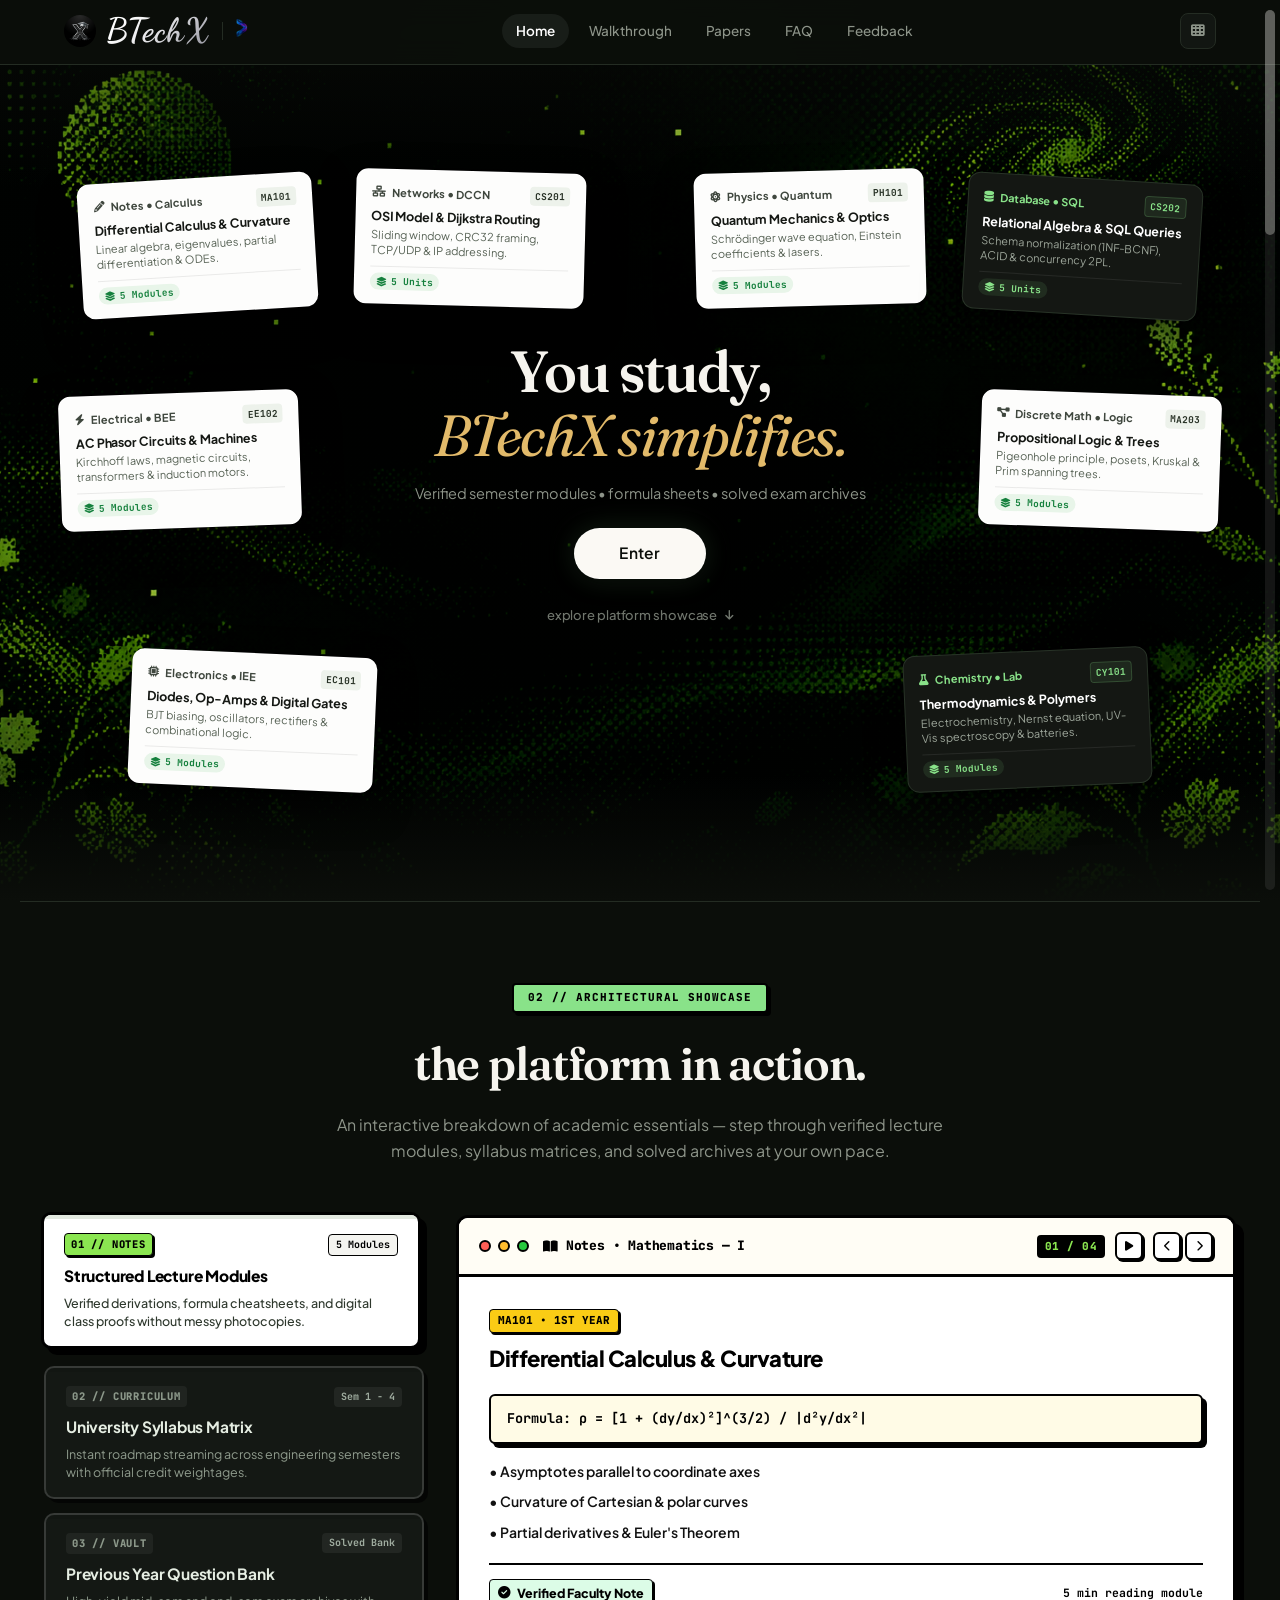
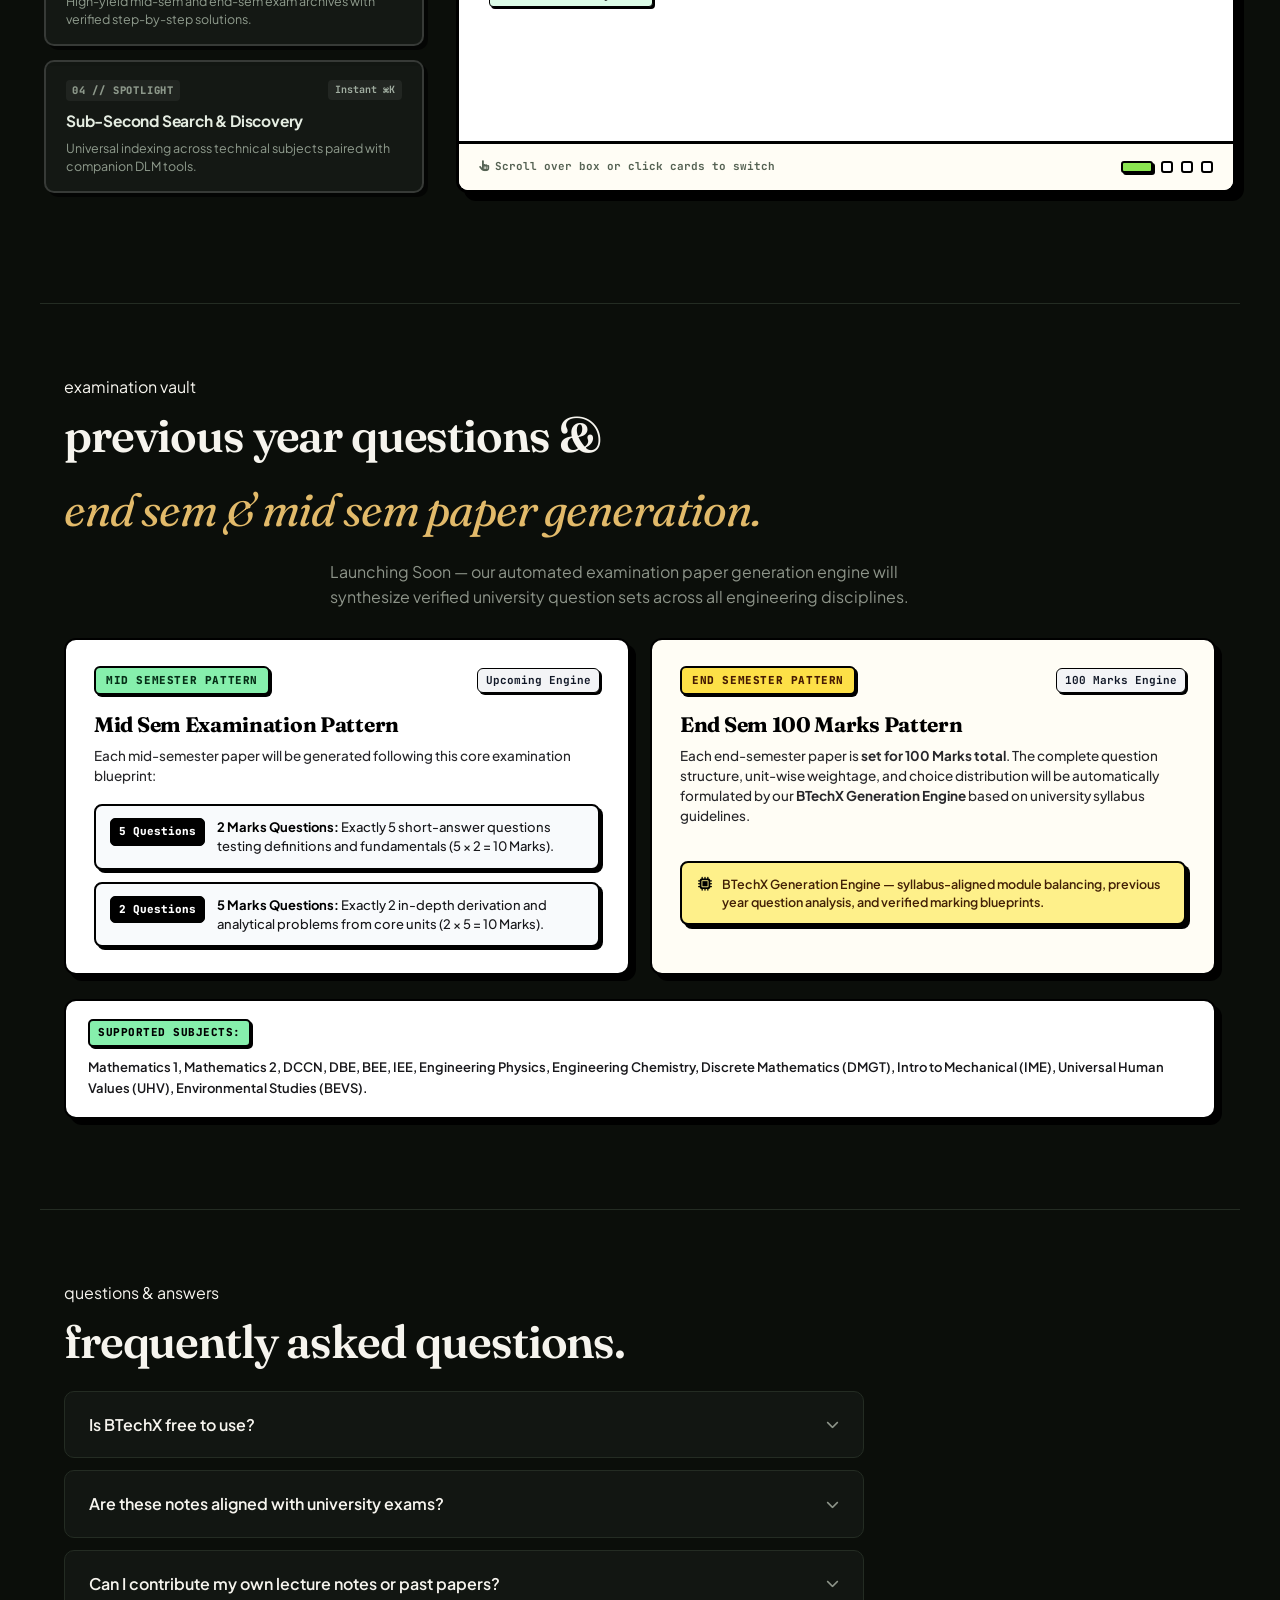
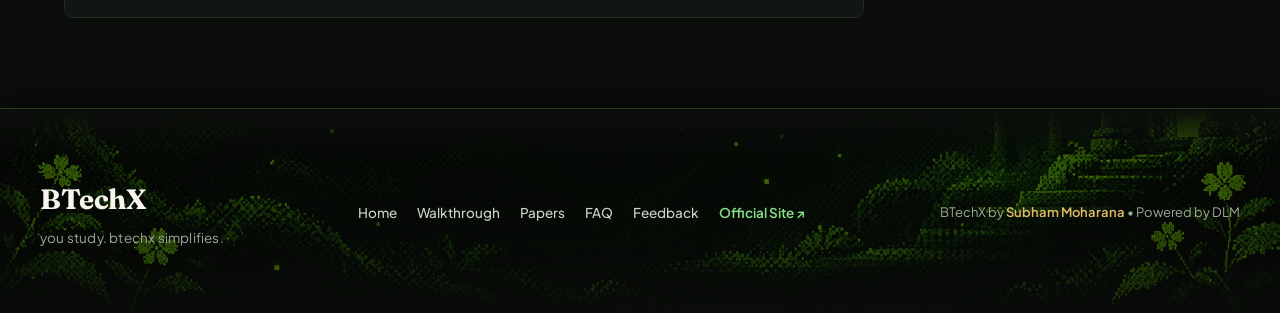
==== commit 937b0206: "fix(slideshow): isolate wheel navigation to presentation container and disable auto-scroll/autoplay " ====
--- a/frontend/index.html
+++ b/frontend/index.html
@@ -454,9 +454,7 @@
 
             <!-- Bottom Pagination & Status -->
             <div class="mac-win-nav">
-              <span class="slideshow-status-hint">
-                <i class="fas fa-arrows-rotate"></i> Auto-playing &bull; Scroll or click cards to switch
-              </span>
+              <span class="slideshow-status-hint" id="slideStatusHint"><i class="fas fa-hand-pointer"></i> Scroll over box or click cards to switch</span>
               <div class="slide-dots-group">
                 <button type="button" class="step-dot active" onclick="goToStorySlide(0)" aria-label="Slide 1"></button>
                 <button type="button" class="step-dot" onclick="goToStorySlide(1)" aria-label="Slide 2"></button>
--- a/frontend/landing.css
+++ b/frontend/landing.css
@@ -1060,6 +1060,7 @@
   border-top: 1px solid var(--border-stone);
   max-width: 1240px;
   margin: 0 auto;
+  scroll-margin-top: 70px;
 }
 
 .tour-header-center {
